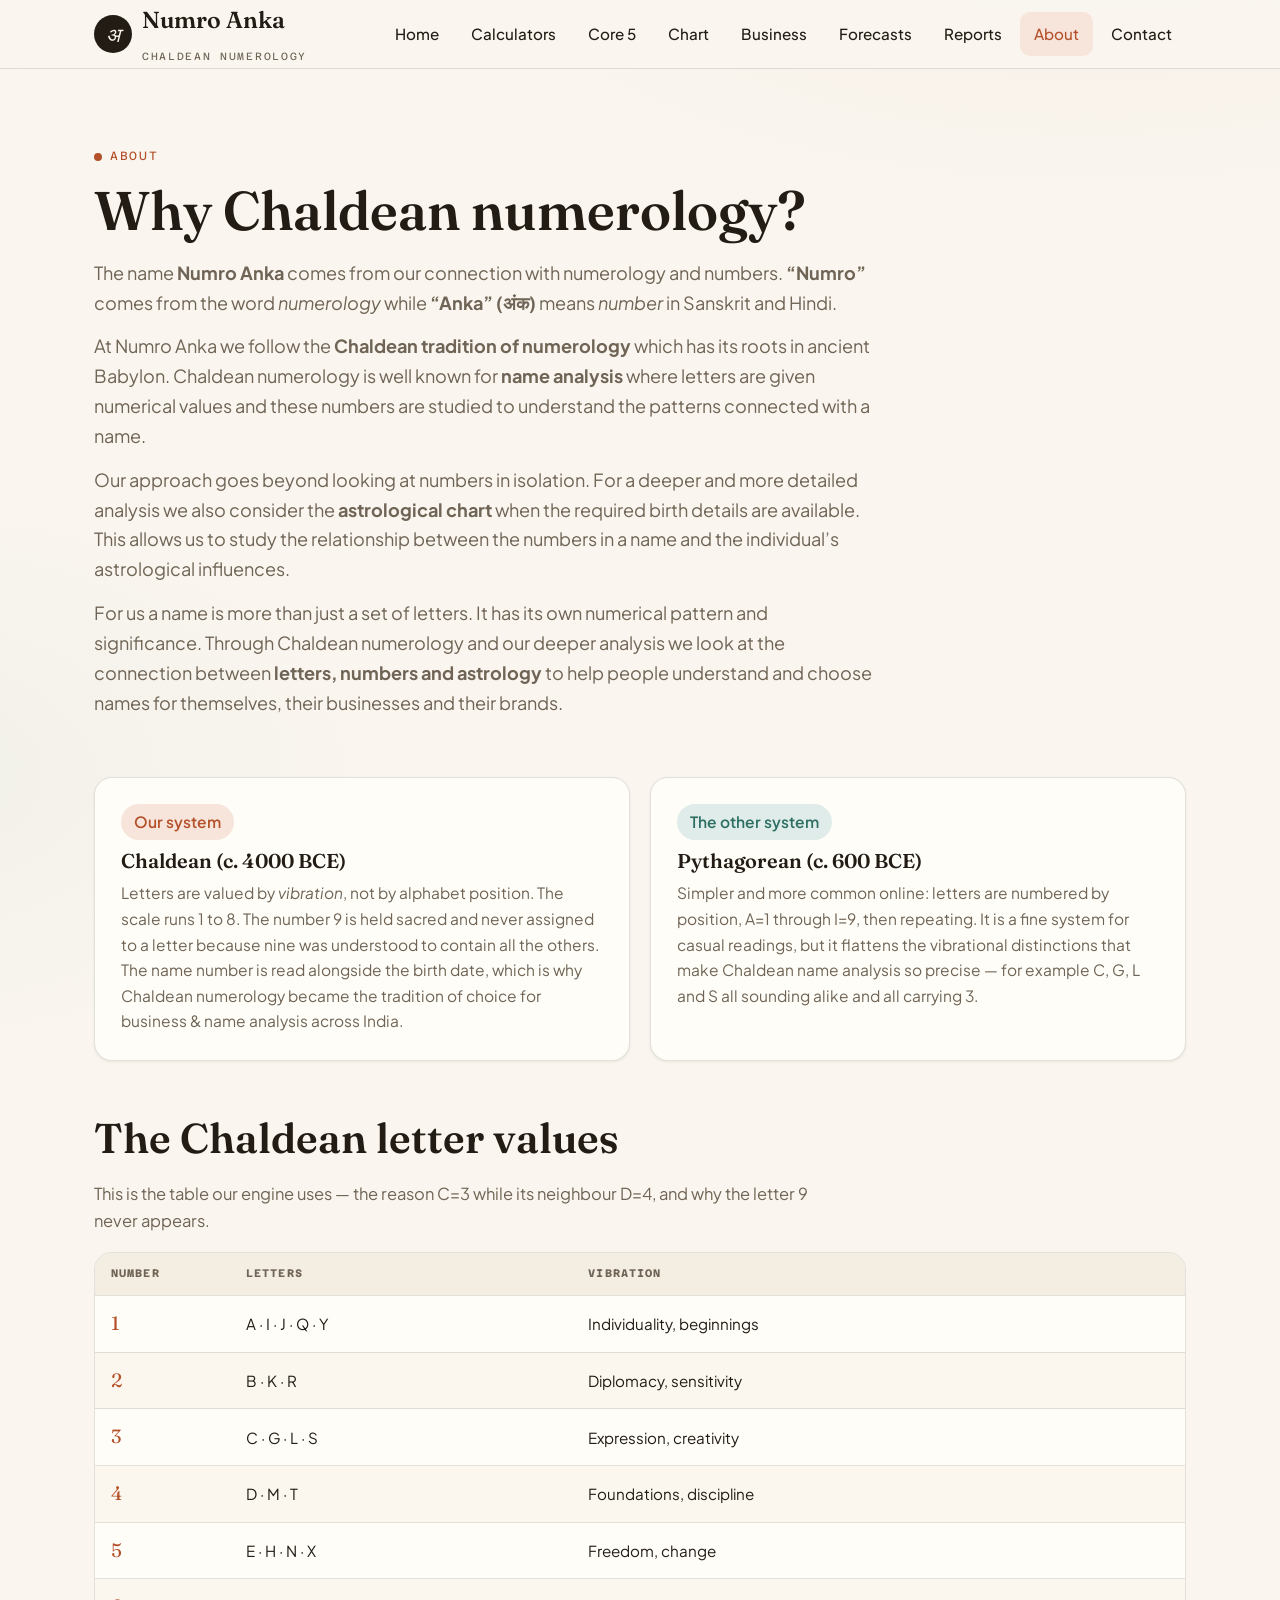
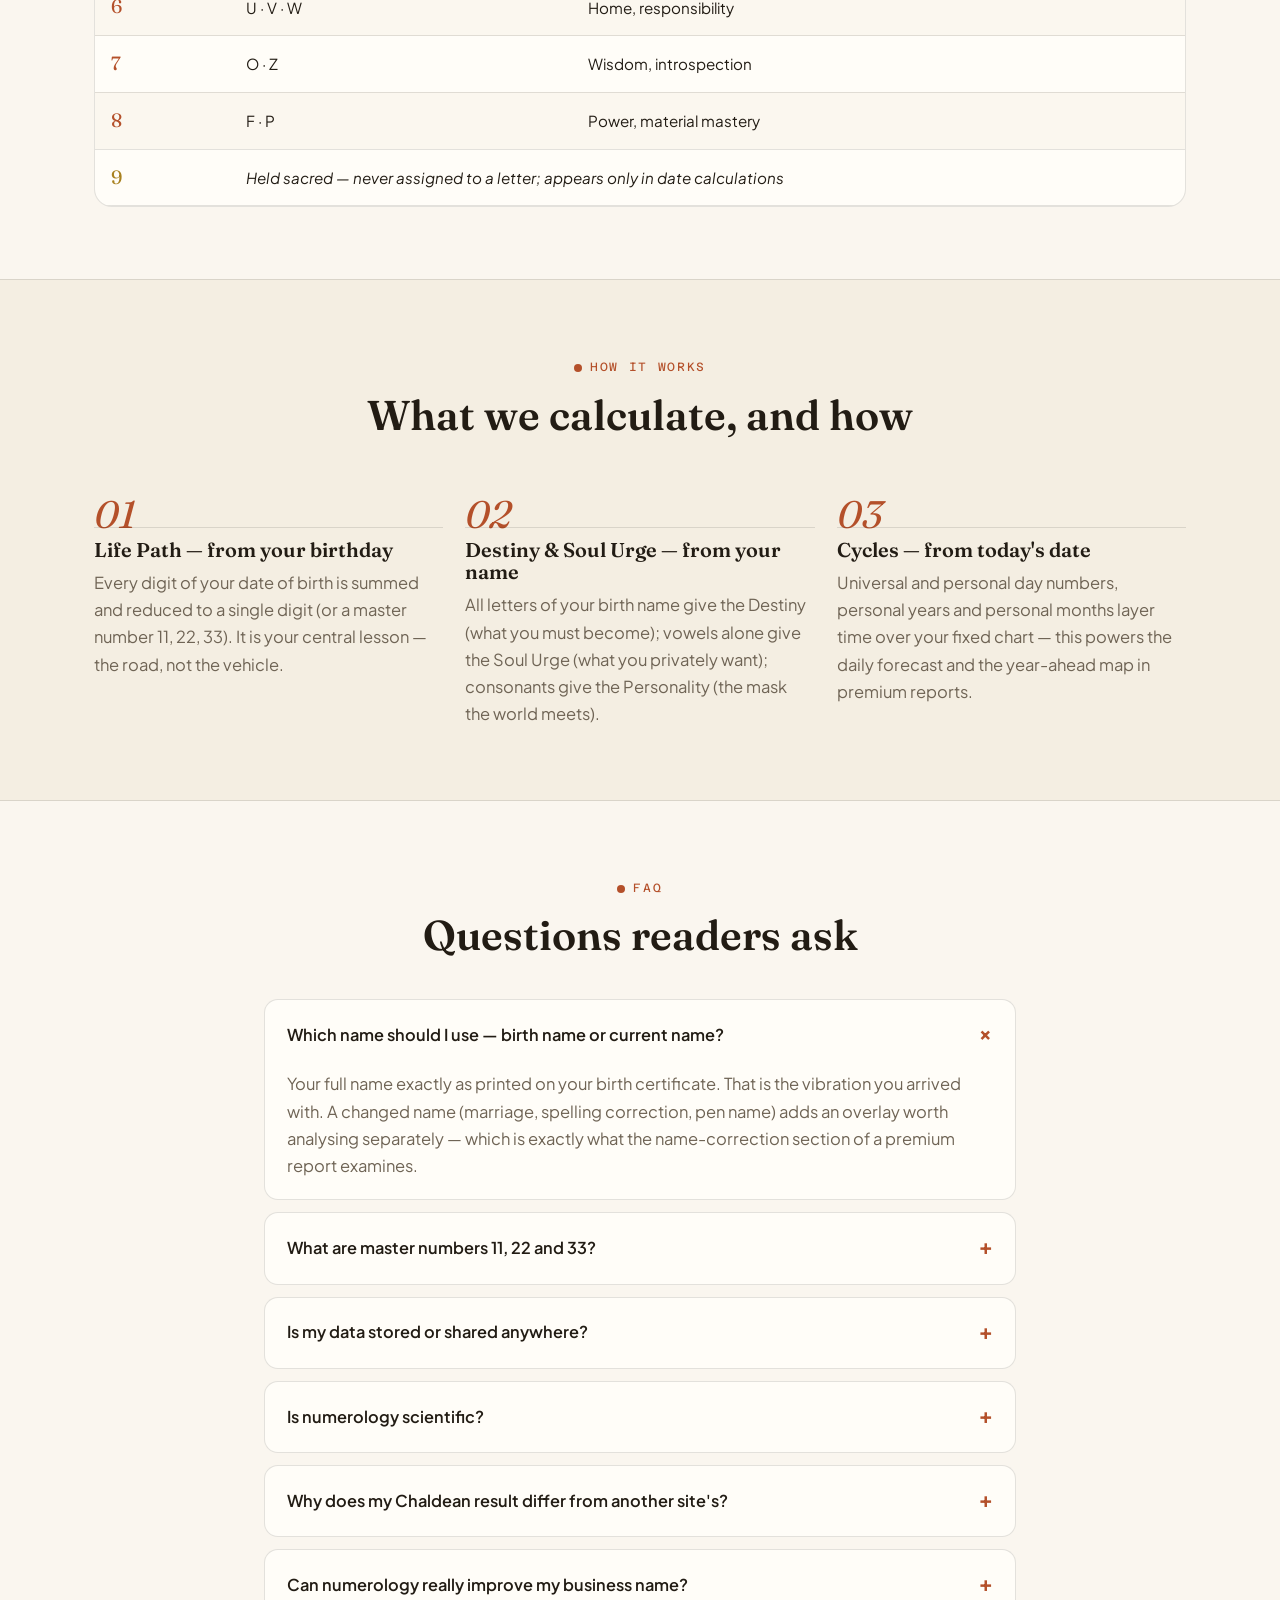
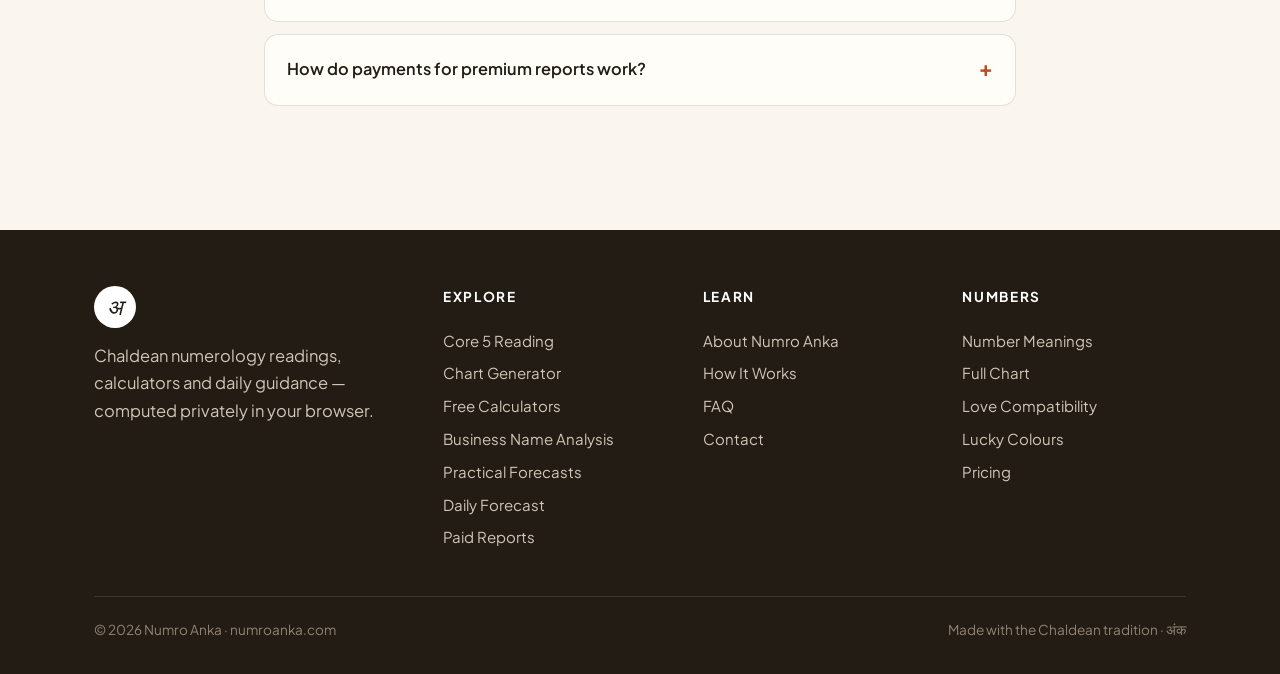
==== about.html @ 300bfe99 "about.html: reword Chaldean (c. 4000 BCE) card text" ====
<!DOCTYPE html>
<html lang="en">
<head>
<meta charset="UTF-8">
<meta name="viewport" content="width=device-width, initial-scale=1.0">
<title>About & FAQ — Numro Anka</title>
<meta name="description" content="About the Chaldean numerology system, how Numro Anka's calculators work, and answers to common questions.">
<link rel="preconnect" href="https://fonts.googleapis.com">
<link href="https://fonts.googleapis.com/css2?family=Fraunces:ital,opsz,wght@0,9..144,400;0,9..144,600;1,9..144,400&family=Plus+Jakarta+Sans:wght@400;500;600;700&family=Azeret+Mono:wght@400;500&display=swap" rel="stylesheet">
<link rel="stylesheet" href="style.css">
</head>
<body>

<header class="site-nav">
  <div class="wrap nav-row">
    <a class="brand" href="index.html"><span class="logo">अ</span><span><span class="name">Numro Anka</span><br><span class="tag">Chaldean Numerology</span></span></a>
    <nav class="main" id="main-nav"></nav>
    <button class="nav-burger" id="nav-burger" aria-label="Menu">☰</button>
  </div>
</header>

<section class="page-hero">
  <div class="wrap">
    <span class="section-label">About</span>
    <h1>Why Chaldean numerology?</h1>
    <p class="sub">The name <strong>Numro Anka</strong> comes from our connection with numerology and numbers. <strong>“Numro”</strong> comes from the word <em>numerology</em> while <strong>“Anka” (अंक)</strong> means <em>number</em> in Sanskrit and Hindi.</p>
    <p style="color:var(--text-dim);font-size:1.13rem;max-width:60ch;margin-top:14px">At Numro Anka we follow the <strong>Chaldean tradition of numerology</strong> which has its roots in ancient Babylon. Chaldean numerology is well known for <strong>name analysis</strong> where letters are given numerical values and these numbers are studied to understand the patterns connected with a name.</p>
    <p style="color:var(--text-dim);font-size:1.13rem;max-width:60ch;margin-top:14px">Our approach goes beyond looking at numbers in isolation. For a deeper and more detailed analysis we also consider the <strong>astrological chart</strong> when the required birth details are available. This allows us to study the relationship between the numbers in a name and the individual’s astrological influences.</p>
    <p style="color:var(--text-dim);font-size:1.13rem;max-width:60ch;margin-top:14px">For us a name is more than just a set of letters. It has its own numerical pattern and significance. Through Chaldean numerology and our deeper analysis we look at the connection between <strong>letters, numbers and astrology</strong> to help people understand and choose names for themselves, their businesses and their brands.</p>
  </div>
</section>

<!-- CHALDEAN VS PYTHAGOREAN -->
<section id="chaldean" style="padding-top:20px">
  <div class="wrap">
    <div class="grid grid-2">
      <div class="card">
        <p class="pill warm">Our system</p>
        <h3 style="margin-top:10px">Chaldean (c. 4000 BCE)</h3>
        <p>Letters are valued by <em>vibration</em>, not by alphabet position. The scale runs 1 to 8. The number 9 is held sacred and never assigned to a letter because nine was understood to contain all the others. The name number is read alongside the birth date, which is why Chaldean numerology became the tradition of choice for business & name analysis across India.</p>
      </div>
      <div class="card">
        <p class="pill cool">The other system</p>
        <h3 style="margin-top:10px">Pythagorean (c. 600 BCE)</h3>
        <p>Simpler and more common online: letters are numbered by position, A=1 through I=9, then repeating. It is a fine system for casual readings, but it flattens the vibrational distinctions that make Chaldean name analysis so precise — for example C, G, L and S all sounding alike and all carrying 3.</p>
      </div>
    </div>

    <h2 style="margin-top:54px">The Chaldean letter values</h2>
    <p style="color:var(--text-dim);max-width:60ch;margin-bottom:18px">This is the table our engine uses — the reason C=3 while its neighbour D=4, and why the letter 9 never appears.</p>
    <div class="table-wrap">
      <table class="nice">
        <thead><tr><th>Number</th><th>Letters</th><th>Vibration</th></tr></thead>
        <tbody>
          <tr><td class="num">1</td><td>A · I · J · Q · Y</td><td>Individuality, beginnings</td></tr>
          <tr><td class="num">2</td><td>B · K · R</td><td>Diplomacy, sensitivity</td></tr>
          <tr><td class="num">3</td><td>C · G · L · S</td><td>Expression, creativity</td></tr>
          <tr><td class="num">4</td><td>D · M · T</td><td>Foundations, discipline</td></tr>
          <tr><td class="num">5</td><td>E · H · N · X</td><td>Freedom, change</td></tr>
          <tr><td class="num">6</td><td>U · V · W</td><td>Home, responsibility</td></tr>
          <tr><td class="num">7</td><td>O · Z</td><td>Wisdom, introspection</td></tr>
          <tr><td class="num">8</td><td>F · P</td><td>Power, material mastery</td></tr>
          <tr><td class="num" style="color:var(--gold)">9</td><td colspan="2"><em>Held sacred — never assigned to a letter; appears only in date calculations</em></td></tr>
        </tbody>
      </table>
    </div>
  </div>
</section>

<!-- HOW IT WORKS -->
<section id="how" style="background:var(--surface-2);border-top:1px solid var(--border);border-bottom:1px solid var(--border)">
  <div class="wrap">
    <div class="center" style="margin-bottom:44px">
      <span class="section-label">How it works</span>
      <h2>What we calculate, and how</h2>
    </div>
    <div class="steps">
      <div class="step">
        <h3>Life Path — from your birthday</h3>
        <p style="color:var(--text-dim)">Every digit of your date of birth is summed and reduced to a single digit (or a master number 11, 22, 33). It is your central lesson — the road, not the vehicle.</p>
      </div>
      <div class="step">
        <h3>Destiny & Soul Urge — from your name</h3>
        <p style="color:var(--text-dim)">All letters of your birth name give the Destiny (what you must become); vowels alone give the Soul Urge (what you privately want); consonants give the Personality (the mask the world meets).</p>
      </div>
      <div class="step">
        <h3>Cycles — from today's date</h3>
        <p style="color:var(--text-dim)">Universal and personal day numbers, personal years and personal months layer time over your fixed chart — this powers the daily forecast and the year-ahead map in premium reports.</p>
      </div>
    </div>
  </div>
</section>

<!-- FAQ -->
<section id="faq">
  <div class="wrap" style="max-width:800px">
    <div class="center" style="margin-bottom:40px">
      <span class="section-label">FAQ</span>
      <h2>Questions readers ask</h2>
    </div>

    <details class="faq" open>
      <summary>Which name should I use — birth name or current name?</summary>
      <p class="ans">Your full name exactly as printed on your birth certificate. That is the vibration you arrived with. A changed name (marriage, spelling correction, pen name) adds an overlay worth analysing separately — which is exactly what the name-correction section of a premium report examines.</p>
    </details>
    <details class="faq">
      <summary>What are master numbers 11, 22 and 33?</summary>
      <p class="ans">When a reduction lands on 11, 22 or 33, tradition holds that the number should not be reduced further. These are "master" vibrations — higher-octave versions of 2, 4 and 6 — carrying greater potential and, honestly, greater nervous strain. Our calculator preserves them automatically.</p>
    </details>
    <details class="faq">
      <summary>Is my data stored or shared anywhere?</summary>
      <p class="ans">No. Every calculation on Numro Anka runs entirely in your browser. Nothing you type is uploaded, logged or sold — you can verify this yourself: the site works even with your internet disconnected after loading.</p>
    </details>
    <details class="faq">
      <summary>Is numerology scientific?</summary>
      <p class="ans">No — and we will never pretend otherwise. Numerology is a symbolic tradition, thousands of years old, used for reflection, self-understanding and fun. Treat it the way you treat astrology or tarot: a mirror for thinking about your life, not a substitute for medical, financial or psychological advice.</p>
    </details>
    <details class="faq">
      <summary>Why does my Chaldean result differ from another site's?</summary>
      <p class="ans">Most websites default to the Pythagorean system, where letters are valued by alphabet position. Numro Anka uses the older Chaldean values (A=1, B=2, C=3, D=4, E=5, F=8…). Both are legitimate traditions — but they will often give different numbers for the same name.</p>
    </details>
    <details class="faq">
      <summary>Can numerology really improve my business name?</summary>
      <p class="ans">That is the tradition's claim, not a scientific finding. What we can say: for a century, Indian businesses from film studios to conglomerates have chosen names on Chaldean vibrations — typically aiming for the money numbers 6, 9 or the powerhouse 8. Whether it works or works through confidence is yours to decide. If it interests you, our free calculator accepts any name you care to test.</p>
    </details>
    <details class="faq">
      <summary>How do payments for premium reports work?</summary>
      <p class="ans">Checkout is designed for UPI, cards and netbanking through a standard payment gateway. On this demonstration build, checkout runs in demo mode and unlocks a preview of the report instantly without charging anything. See the payment-hook note on the Reports page for connecting a live gateway.</p>
    </details>
  </div>
</section>

<footer class="site-footer" id="site-footer"></footer>
<script src="numerology.js"></script>
</body>
</html>
---- style.css ----
/* ============================================================
   NUMRO ANKA — Chaldean Numerology
   Design system: warm cream paper, ink text, terracotta + teal
   ============================================================ */
:root {
  --bg: #faf6ef;
  --surface: #fffdf8;
  --surface-2: #f4eee2;
  --border: rgba(31, 27, 22, 0.12);
  --text: #221c14;
  --text-dim: #6f6455;
  --accent: #b4502a;        /* terracotta */
  --accent-dim: #f7e5dc;
  --teal: #2c6e63;          /* deep teal */
  --teal-dim: #e0ece9;
  --gold: #a8811f;          /* ochre gold */
  --gold-dim: #f5ecd2;
  --danger: #a03030;
  --radius: 18px;
  --font-display: "Fraunces", Georgia, serif;
  --font-body: "Plus Jakarta Sans", "Segoe UI", sans-serif;
  --font-mono: "Azeret Mono", "Courier New", monospace;
  --shadow-sm: 0 1px 3px rgba(34, 28, 20, 0.07);
  --shadow-md: 0 8px 28px rgba(34, 28, 20, 0.10);
  --shadow-lg: 0 18px 50px rgba(34, 28, 20, 0.14);
}
* { margin: 0; padding: 0; box-sizing: border-box; }
html { scroll-behavior: smooth; }
body {
  font-family: var(--font-body);
  background: var(--bg);
  color: var(--text);
  line-height: 1.65;
  font-size: 16.5px;
  background-image:
    radial-gradient(1100px 500px at 85% -100px, rgba(176, 80, 42, 0.06), transparent 60%),
    radial-gradient(900px 500px at -10% 20%, rgba(44, 110, 99, 0.05), transparent 55%);
  background-repeat: no-repeat;
}
img { max-width: 100%; }
a { color: var(--accent); text-decoration: none; }
a:hover { text-decoration: underline; }
::selection { background: var(--accent-dim); }

/* ---------- Layout ---------- */
.wrap { max-width: 1140px; margin: 0 auto; padding: 0 24px; }
section { padding: 72px 0; }
.section-label {
  display: inline-flex; align-items: center; gap: 8px;
  font-family: var(--font-mono); font-size: 12px; letter-spacing: 0.14em;
  text-transform: uppercase; color: var(--accent); margin-bottom: 14px;
}
.section-label::before { content: ""; width: 8px; height: 8px; border-radius: 50%; background: var(--accent); }
h1, h2, h3 { font-family: var(--font-display); font-weight: 600; line-height: 1.12; }
h1 { font-size: clamp(2.5rem, 6vw, 4.2rem); }
h2 { font-size: clamp(1.8rem, 3.4vw, 2.6rem); margin-bottom: 18px; }
h3 { font-size: 1.25rem; }
.lead { font-size: 1.15rem; color: var(--text-dim); max-width: 56ch; }
.center { text-align: center; }
.center .lead { margin: 0 auto; }

/* ---------- Nav ---------- */
header.site-nav {
  position: sticky; top: 0; z-index: 60;
  background: rgba(250, 246, 239, 0.88); backdrop-filter: blur(10px);
  border-bottom: 1px solid var(--border);
}
.nav-row { display: flex; align-items: center; justify-content: space-between; height: 68px; }
.brand { display: flex; align-items: baseline; gap: 10px; text-decoration: none !important; }
.brand .logo {
  width: 38px; height: 38px; border-radius: 50%; align-self: center;
  background: var(--text); color: var(--bg);
  display: grid; place-items: center;
  font-family: var(--font-display); font-size: 20px; font-style: italic;
}
.brand .name { font-family: var(--font-display); font-size: 1.45rem; color: var(--text); font-weight: 600; }
.brand .tag { font-family: var(--font-mono); font-size: 10.5px; letter-spacing: 0.16em; color: var(--text-dim); text-transform: uppercase; }
nav.main { display: flex; gap: 4px; align-items: center; }
nav.main a {
  color: var(--text); padding: 9px 14px; border-radius: 10px; font-size: 0.95rem; font-weight: 500;
}
nav.main a:hover { background: var(--surface-2); text-decoration: none; }
nav.main a.active { background: var(--accent-dim); color: var(--accent); }
.nav-cta { display: inline-flex; align-items: center; gap: 8px; }
.nav-burger { display: none; background: none; border: 1px solid var(--border); border-radius: 10px; padding: 8px 12px; font-size: 1.1rem; cursor: pointer; color: var(--text); }

/* ---------- Buttons ---------- */
.btn {
  display: inline-flex; align-items: center; justify-content: center; gap: 8px;
  padding: 13px 26px; border-radius: 999px; font-weight: 600; font-size: 0.98rem;
  border: 1.5px solid transparent; cursor: pointer; transition: all .18s ease; font-family: var(--font-body);
}
.btn-primary { background: var(--accent); color: #fff; }
.btn-primary:hover { background: #96401f; transform: translateY(-1px); box-shadow: var(--shadow-md); }
.btn-dark { background: var(--text); color: var(--bg); }
.btn-dark:hover { background: #000; transform: translateY(-1px); }
.btn-ghost { border-color: var(--border); color: var(--text); background: var(--surface); }
.btn-ghost:hover { border-color: var(--text); }
.btn-teal { background: var(--teal); color: #fff; }
.btn-teal:hover { background: #225747; }
.btn-sm { padding: 8px 18px; font-size: 0.88rem; }

/* ---------- Cards ---------- */
.card {
  background: var(--surface); border: 1px solid var(--border);
  border-radius: var(--radius); padding: 26px; box-shadow: var(--shadow-sm);
}
.grid { display: grid; gap: 20px; }
.grid-2 { grid-template-columns: repeat(2, 1fr); }
.grid-3 { grid-template-columns: repeat(3, 1fr); }
.grid-4 { grid-template-columns: repeat(4, 1fr); }
.card h3 { margin-bottom: 8px; }
.card p { color: var(--text-dim); font-size: 0.97rem; }
.card .num-badge {
  width: 46px; height: 46px; border-radius: 14px; display: grid; place-items: center;
  font-family: var(--font-display); font-size: 1.3rem; margin-bottom: 16px;
  background: var(--accent-dim); color: var(--accent);
}
.card.t .num-badge { background: var(--teal-dim); color: var(--teal); }
.card.g .num-badge { background: var(--gold-dim); color: var(--gold); }

/* ---------- Hero ---------- */
.hero { padding: 96px 0 84px; }
.hero-grid { display: grid; grid-template-columns: 1.15fr 0.85fr; gap: 56px; align-items: center; }
.hero .kicker {
  font-family: var(--font-mono); font-size: 12px; letter-spacing: 0.16em; text-transform: uppercase;
  color: var(--teal); margin-bottom: 18px; display: inline-block;
  border: 1px solid var(--border); border-radius: 999px; padding: 7px 14px; background: var(--surface);
}
.hero h1 em { font-style: italic; color: var(--accent); }
.hero .sub { margin: 22px 0 32px; font-size: 1.18rem; color: var(--text-dim); max-width: 50ch; }
.hero-cta { display: flex; gap: 14px; flex-wrap: wrap; }
.hero-note { margin-top: 22px; font-size: 0.86rem; color: var(--text-dim); font-family: var(--font-mono); }

/* ---------- Number medallion ---------- */
.medallion {
  display: grid; place-items: center; aspect-ratio: 1; border-radius: 50%;
  background:
    radial-gradient(circle at 30% 25%, rgba(255,255,255,0.65), transparent 55%),
    linear-gradient(150deg, var(--accent) 0%, #8a3a1d 100%);
  color: #fff; box-shadow: var(--shadow-lg); position: relative;
}
.medallion::before, .medallion::after {
  content: ""; position: absolute; border-radius: 50%; border: 1px solid rgba(176, 80, 42, 0.35);
}
.medallion::before { inset: 10px; border-style: dashed; }
.medallion::after { inset: 22px; border-color: rgba(255,255,255,0.28); }
.medallion .big { font-family: var(--font-display); font-size: clamp(4rem, 10vw, 7rem); line-height: 1; z-index: 1; }
.medallion .cap { position: absolute; bottom: 14%; font-family: var(--font-mono); font-size: 11px; letter-spacing: 0.2em; text-transform: uppercase; opacity: 0.85; z-index: 1; }
.orbit { position: relative; display: grid; place-items: center; }
.orbit .sat {
  position: absolute; width: 54px; height: 54px; border-radius: 50%; display: grid; place-items: center;
  background: var(--surface); border: 1px solid var(--border); box-shadow: var(--shadow-sm);
  font-family: var(--font-display); font-size: 1.25rem; color: var(--teal);
}
.orbit .sat.s1 { top: -6px; left: 50%; transform: translateX(-50%); }
.orbit .sat.s2 { bottom: 8%; left: -8px; }
.orbit .sat.s3 { bottom: 8%; right: -8px; }
.orbit-wrap { width: min(380px, 82vw); margin: 0 auto; }

/* ---------- Forms ---------- */
.form-card { background: var(--surface); border: 1px solid var(--border); border-radius: 22px; padding: 34px; box-shadow: var(--shadow-lg); }
.field { margin-bottom: 18px; }
.field label { display: block; font-size: 0.85rem; font-weight: 600; letter-spacing: 0.03em; margin-bottom: 7px; color: var(--text); }
.field input, .field select, .field textarea {
  width: 100%; padding: 13px 16px; border: 1.5px solid var(--border); border-radius: 12px;
  font-family: var(--font-body); font-size: 1rem; background: #fff; color: var(--text); transition: border .15s;
}
.field input:focus, .field select:focus, .field textarea:focus { outline: none; border-color: var(--accent); }
.field .hint { font-size: 0.78rem; color: var(--text-dim); margin-top: 5px; }
.form-error { display: none; color: var(--danger); font-size: 0.85rem; margin-top: 10px; }

/* ---------- Results ---------- */
.result-hero { display: grid; grid-template-columns: auto 1fr; gap: 28px; align-items: center; }
.result-hero .medallion { width: 150px; }
.stat-row { display: grid; grid-template-columns: repeat(5, 1fr); gap: 12px; margin: 26px 0; }
.stat {
  background: var(--surface); border: 1px solid var(--border); border-radius: 14px;
  padding: 16px 10px; text-align: center;
}
.stat .v { font-family: var(--font-display); font-size: 2rem; color: var(--accent); line-height: 1.1; }
.stat .k { font-family: var(--font-mono); font-size: 10px; letter-spacing: 0.1em; text-transform: uppercase; color: var(--text-dim); margin-top: 4px; }
.pill { display: inline-block; padding: 5px 13px; border-radius: 999px; font-size: 0.8rem; font-weight: 600; }
.pill.warm { background: var(--accent-dim); color: var(--accent); }
.pill.cool { background: var(--teal-dim); color: var(--teal); }
.pill.sunny { background: var(--gold-dim); color: var(--gold); }
.pill.hot { background: var(--accent); color: #fff; letter-spacing: .02em; }

/* ---- India top-search strip ---- */
.top-search { margin-top: 20px; padding-top: 18px; border-top: 1px dashed var(--border); font-size: .92rem; }
.top-search strong { color: var(--text); font-weight: 700; }
.top-search a { color: var(--accent); font-weight: 600; white-space: nowrap; }
.top-search a:hover { text-decoration: underline; }
.swatch { display: inline-block; width: 13px; height: 13px; border-radius: 50%; border: 1px solid var(--border); vertical-align: -2px; margin-right: 6px; }

/* ---------- Tables ---------- */
.table-wrap { overflow-x: auto; border: 1px solid var(--border); border-radius: var(--radius); background: var(--surface); }
table.nice { border-collapse: collapse; width: 100%; font-size: 0.95rem; }
table.nice th, table.nice td { padding: 12px 16px; text-align: left; border-bottom: 1px solid var(--border); }
table.nice thead th { font-family: var(--font-mono); font-size: 11px; letter-spacing: 0.1em; text-transform: uppercase; color: var(--text-dim); background: var(--surface-2); position: sticky; top: 0; }
table.nice tbody tr:nth-child(even) { background: rgba(244, 238, 226, 0.4); }
table.nice tbody tr:hover { background: var(--accent-dim); }
table.nice td.num { font-family: var(--font-display); font-size: 1.2rem; color: var(--accent); }

/* ---------- Steps ---------- */
.steps { counter-reset: step; display: grid; grid-template-columns: repeat(3, 1fr); gap: 22px; }
.step { position: relative; padding-top: 56px; }
.step::before {
  counter-increment: step; content: counter(step, decimal-leading-zero);
  position: absolute; top: 0; left: 0;
  font-family: var(--font-display); font-size: 2.4rem; color: var(--accent); font-style: italic;
}
.step::after { content: ""; position: absolute; top: 44px; left: 0; right: 0; height: 1px; background: var(--border); }
.step h3 { margin-bottom: 8px; }

/* ---------- FAQ ---------- */
details.faq { border: 1px solid var(--border); border-radius: 14px; background: var(--surface); padding: 0 22px; margin-bottom: 12px; }
details.faq summary {
  cursor: pointer; list-style: none; padding: 18px 0; font-weight: 600; font-size: 1.02rem;
  display: flex; justify-content: space-between; align-items: center; gap: 16px;
}
details.faq summary::-webkit-details-marker { display: none; }
details.faq summary::after { content: "+"; font-family: var(--font-mono); font-size: 1.3rem; color: var(--accent); transition: transform .2s; }
details.faq[open] summary::after { transform: rotate(45deg); }
details.faq .ans { padding: 0 0 20px; color: var(--text-dim); }

/* ---------- Pricing ---------- */
.price-card { position: relative; display: flex; flex-direction: column; }
.price-card .price { font-family: var(--font-display); font-size: 2.7rem; margin: 8px 0 4px; }
.price-card .price small { font-size: 1rem; color: var(--text-dim); font-family: var(--font-body); }
.price-card .per { font-family: var(--font-mono); font-size: 11px; text-transform: uppercase; letter-spacing: 0.1em; color: var(--text-dim); }
.price-card ul { list-style: none; margin: 20px 0 26px; flex-grow: 1; }
.price-card ul li { padding: 8px 0; border-bottom: 1px dashed var(--border); font-size: 0.95rem; display: flex; gap: 10px; align-items: baseline; }
.price-card ul li::before { content: "✓"; color: var(--teal); font-weight: 700; }
.price-card.featured { border: 2px solid var(--accent); box-shadow: var(--shadow-lg); }
.price-card .flag {
  position: absolute; top: -13px; left: 24px; background: var(--accent); color: #fff;
  font-size: 0.72rem; font-weight: 700; letter-spacing: 0.08em; text-transform: uppercase;
  padding: 4px 12px; border-radius: 999px;
}

/* ---------- Modal ---------- */
.modal-back { display: none; position: fixed; inset: 0; background: rgba(24, 19, 13, 0.55); z-index: 100; align-items: center; justify-content: center; padding: 20px; }
.modal-back.open { display: flex; }
.modal { background: var(--surface); border-radius: 22px; max-width: 520px; width: 100%; padding: 36px; box-shadow: var(--shadow-lg); max-height: 90vh; overflow-y: auto; position: relative; }
.modal .close { position: absolute; top: 16px; right: 18px; background: none; border: none; font-size: 1.5rem; cursor: pointer; color: var(--text-dim); }
.pay-methods { display: grid; grid-template-columns: repeat(3, 1fr); gap: 10px; margin: 18px 0; }
.pay-methods label { cursor: pointer; }
.pay-methods input { display: none; }
.pay-methods .opt { border: 1.5px solid var(--border); border-radius: 12px; padding: 12px 8px; text-align: center; font-size: 0.82rem; font-weight: 600; transition: all .15s; }
.pay-methods input:checked + .opt { border-color: var(--accent); background: var(--accent-dim); color: var(--accent); }
.demo-note { background: var(--gold-dim); border: 1px solid rgba(168, 129, 31, 0.3); border-radius: 12px; padding: 12px 16px; font-size: 0.82rem; color: #7a5c10; margin-top: 16px; }

/* ---------- Footer ---------- */
footer.site-footer { background: var(--text); color: #cfc6b8; margin-top: 40px; padding: 56px 0 32px; }
.footer-grid { display: grid; grid-template-columns: 1.4fr 1fr 1fr 1fr; gap: 36px; }
footer h4 { color: #fff; font-family: var(--font-body); font-size: 0.85rem; letter-spacing: 0.12em; text-transform: uppercase; margin-bottom: 16px; }
footer a { color: #cfc6b8; display: block; padding: 4px 0; font-size: 0.94rem; }
footer a:hover { color: #fff; }
.footer-bottom { border-top: 1px solid rgba(255,255,255,0.12); margin-top: 42px; padding-top: 22px; display: flex; justify-content: space-between; gap: 16px; flex-wrap: wrap; font-size: 0.85rem; color: #8f8474; }
.footer-brand .logo { width: 42px; height: 42px; border-radius: 50%; background: #fff; color: var(--text); display: grid; place-items: center; font-family: var(--font-display); font-style: italic; font-size: 22px; margin-bottom: 14px; }

/* ---------- Page hero (inner pages) ---------- */
.page-hero { padding: 72px 0 40px; }
.page-hero h1 { font-size: clamp(2.2rem, 4.5vw, 3.4rem); }
.page-hero .sub { color: var(--text-dim); font-size: 1.13rem; max-width: 60ch; margin-top: 16px; }

/* ---------- Compatibility ---------- */
.versus { display: grid; grid-template-columns: 1fr auto 1fr; gap: 22px; align-items: stretch; margin: 30px 0; }
.versus .side { text-align: center; padding: 26px 18px; }
.versus .vs { display: grid; place-items: center; font-family: var(--font-mono); color: var(--text-dim); font-size: 0.8rem; letter-spacing: 0.2em; }
.versus .side .medallion { width: 110px; margin: 0 auto 14px; }
.score-ring { position: relative; width: 190px; height: 190px; margin: 0 auto; }
.score-ring svg { transform: rotate(-90deg); }
.score-ring .val { position: absolute; inset: 0; display: grid; place-items: center; flex-direction: column; }
.score-ring .val .n { font-family: var(--font-display); font-size: 3rem; color: var(--accent); line-height: 1; }
.score-ring .val .l { font-family: var(--font-mono); font-size: 10px; letter-spacing: 0.14em; text-transform: uppercase; color: var(--text-dim); }

/* ---------- Daily ---------- */
.daily-grid { display: grid; grid-template-columns: 1fr 1fr; gap: 26px; align-items: start; }
.today-card { background: linear-gradient(150deg, var(--text) 0%, #3a3226 100%); color: #f0e9dd; border-radius: 22px; padding: 34px; border: none; }
.today-card .section-label { color: #e8b98f; }
.today-card .section-label::before { background: #e8b98f; }
.today-card h3 { color: #fff; font-size: 1.6rem; margin: 6px 0 2px; }
.today-card .date { font-family: var(--font-mono); font-size: 0.85rem; color: #bfb49e; }
.lucky-strip { display: grid; grid-template-columns: repeat(3, 1fr); gap: 12px; margin-top: 22px; }
.lucky-strip .cell { background: rgba(255,255,255,0.07); border: 1px solid rgba(255,255,255,0.12); border-radius: 14px; padding: 14px 10px; text-align: center; }
.lucky-strip .k { font-family: var(--font-mono); font-size: 9.5px; letter-spacing: 0.12em; text-transform: uppercase; color: #b3a78f; }
.lucky-strip .v { font-weight: 700; margin-top: 5px; font-size: 0.95rem; }

/* ---------- Misc ---------- */
.divider { height: 1px; background: var(--border); margin: 26px 0; }
.quote-card { background: var(--surface); border-left: 3px solid var(--accent); border-radius: 0 16px 16px 0; padding: 22px 26px; box-shadow: var(--shadow-sm); }
.quote-card .who { margin-top: 12px; font-family: var(--font-mono); font-size: 0.8rem; color: var(--text-dim); }
.cta-band { background: var(--text); color: var(--bg); border-radius: 26px; padding: 54px; display: grid; grid-template-columns: 1.2fr auto; gap: 30px; align-items: center; }
.cta-band h2 { color: #fff; }
.cta-band p { color: #cfc6b8; }
.fade-in { animation: fadeUp .7s ease both; }
@keyframes fadeUp { from { opacity: 0; transform: translateY(18px); } to { opacity: 1; transform: none; } }
.stagger > * { animation: fadeUp .6s ease both; }
.stagger > *:nth-child(2) { animation-delay: .08s; }
.stagger > *:nth-child(3) { animation-delay: .16s; }
.stagger > *:nth-child(4) { animation-delay: .24s; }
@media (prefers-reduced-motion: reduce) { *, *::before, *::after { animation: none !important; transition: none !important; } }

/* ---------- Responsive ---------- */
@media (max-width: 1100px) {
  /* collapse the top nav to a burger before 8 items overflow */
  nav.main {
    display: none; position: absolute; top: 68px; left: 0; right: 0;
    background: var(--surface); border-bottom: 1px solid var(--border);
    flex-direction: column; align-items: stretch; padding: 14px 20px; gap: 2px;
    box-shadow: var(--shadow-md);
  }
  nav.main.open { display: flex; }
  .nav-burger { display: block; }
}
@media (max-width: 960px) {
  .hero-grid, .daily-grid { grid-template-columns: 1fr; }
  .grid-3, .grid-4, .steps { grid-template-columns: 1fr 1fr; }
  .footer-grid { grid-template-columns: 1fr 1fr; }
  .stat-row { grid-template-columns: repeat(3, 1fr); }
  .cta-band { grid-template-columns: 1fr; padding: 38px; }
  .result-hero { grid-template-columns: 1fr; text-align: center; }
  .result-hero .medallion { margin: 0 auto; }
}
@media (max-width: 720px) {
  nav.main {
    display: none; position: absolute; top: 68px; left: 0; right: 0;
    background: var(--surface); border-bottom: 1px solid var(--border);
    flex-direction: column; align-items: stretch; padding: 14px 20px; gap: 2px;
    box-shadow: var(--shadow-md);
  }
  nav.main.open { display: flex; }
  .nav-burger { display: block; }
  .grid-2, .grid-3, .grid-4, .steps { grid-template-columns: 1fr; }
  .versus { grid-template-columns: 1fr; }
  .versus .vs { padding: 4px 0; }
  .footer-grid { grid-template-columns: 1fr; }
  section { padding: 52px 0; }
  .brand .tag { display: none; }
}

/* ---- Cross-sell next steps (rule 4) ---- */
.next-steps { margin-top: 16px; border-top: 1px dashed var(--border); padding-top: 14px; }
.next-steps h3 { font-size: .95rem; margin: 0 0 4px; }
.ns-links { display: flex; flex-wrap: wrap; gap: 8px; margin-top: 10px; }
.ns-link { display: inline-block; padding: 8px 14px; border: 1.5px solid var(--border); border-radius: 10px; font-size: .85rem; font-weight: 600; color: var(--accent); background: #fff; text-decoration: none; }
.ns-link:hover { border-color: var(--accent); }
.ns-note { font-size: .78rem; color: var(--text-dim); margin-top: 10px; }
.ns-note a { color: var(--accent); font-weight: 600; }
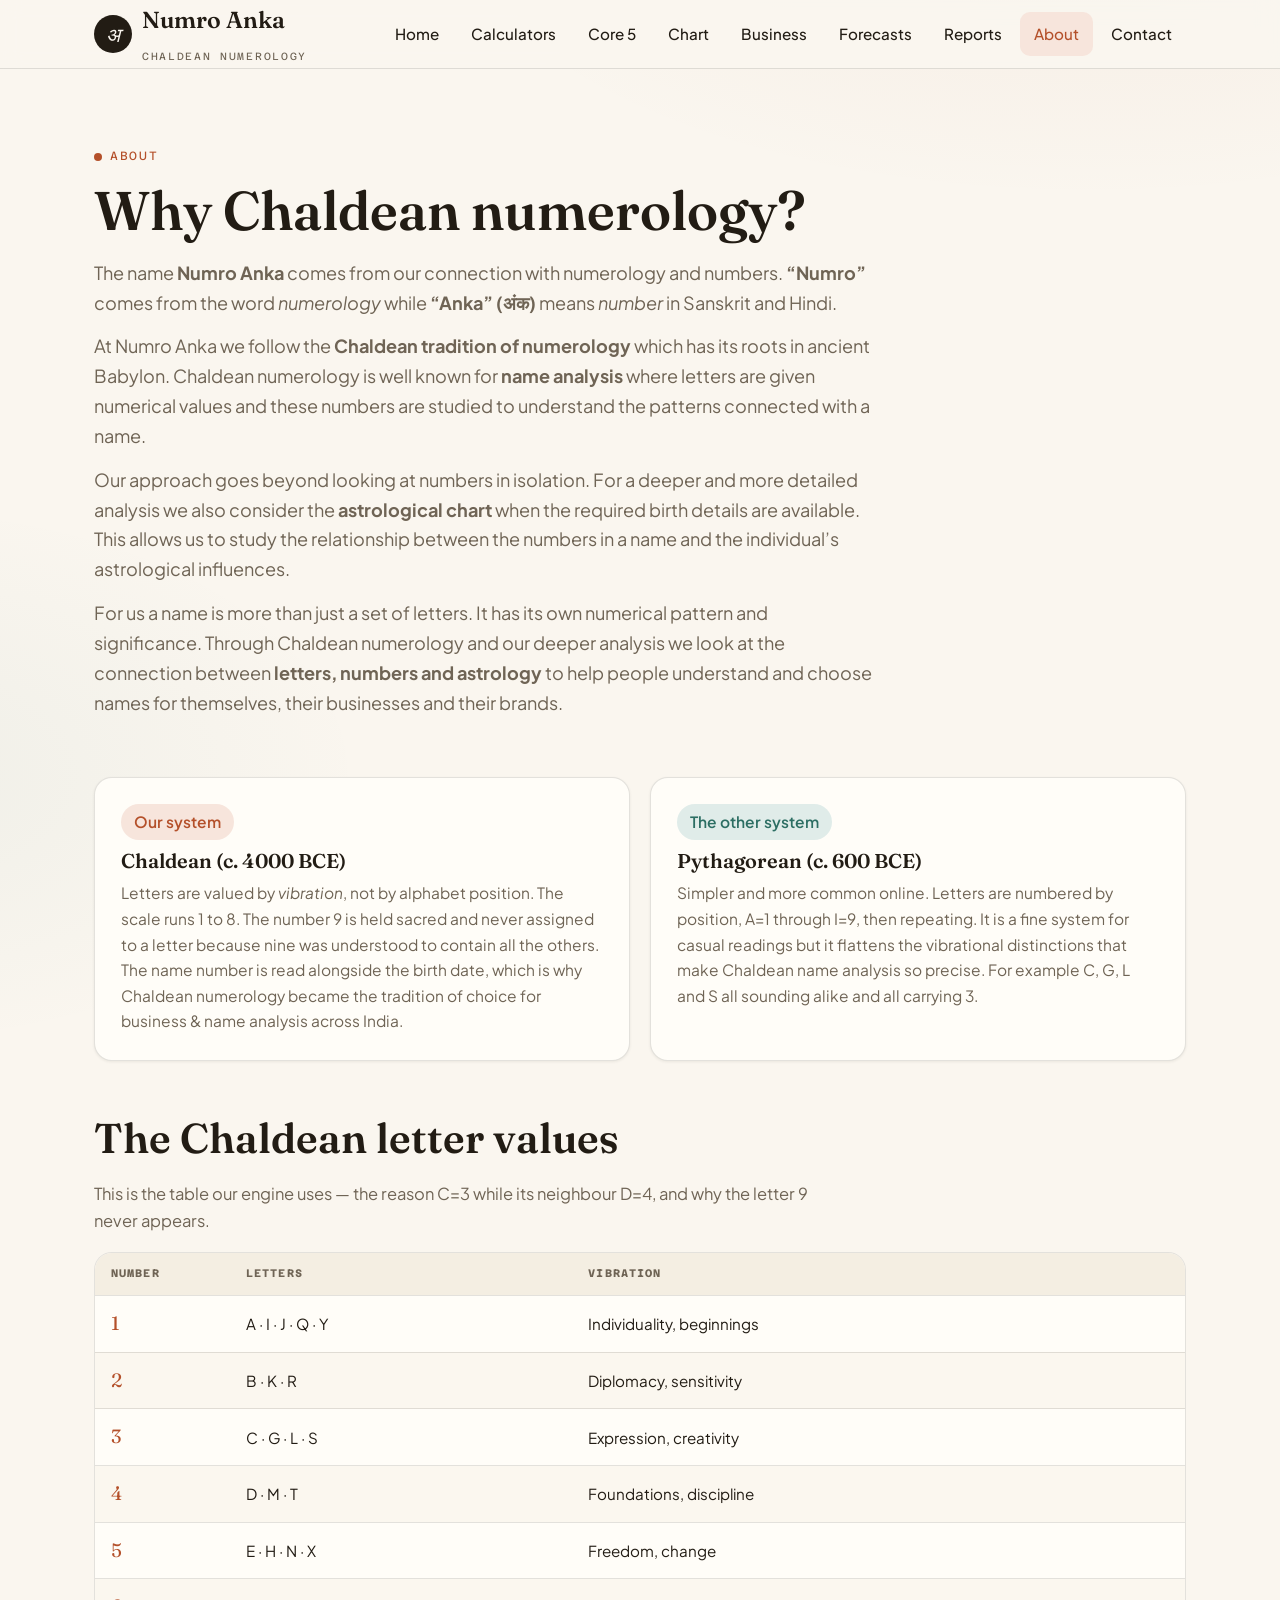
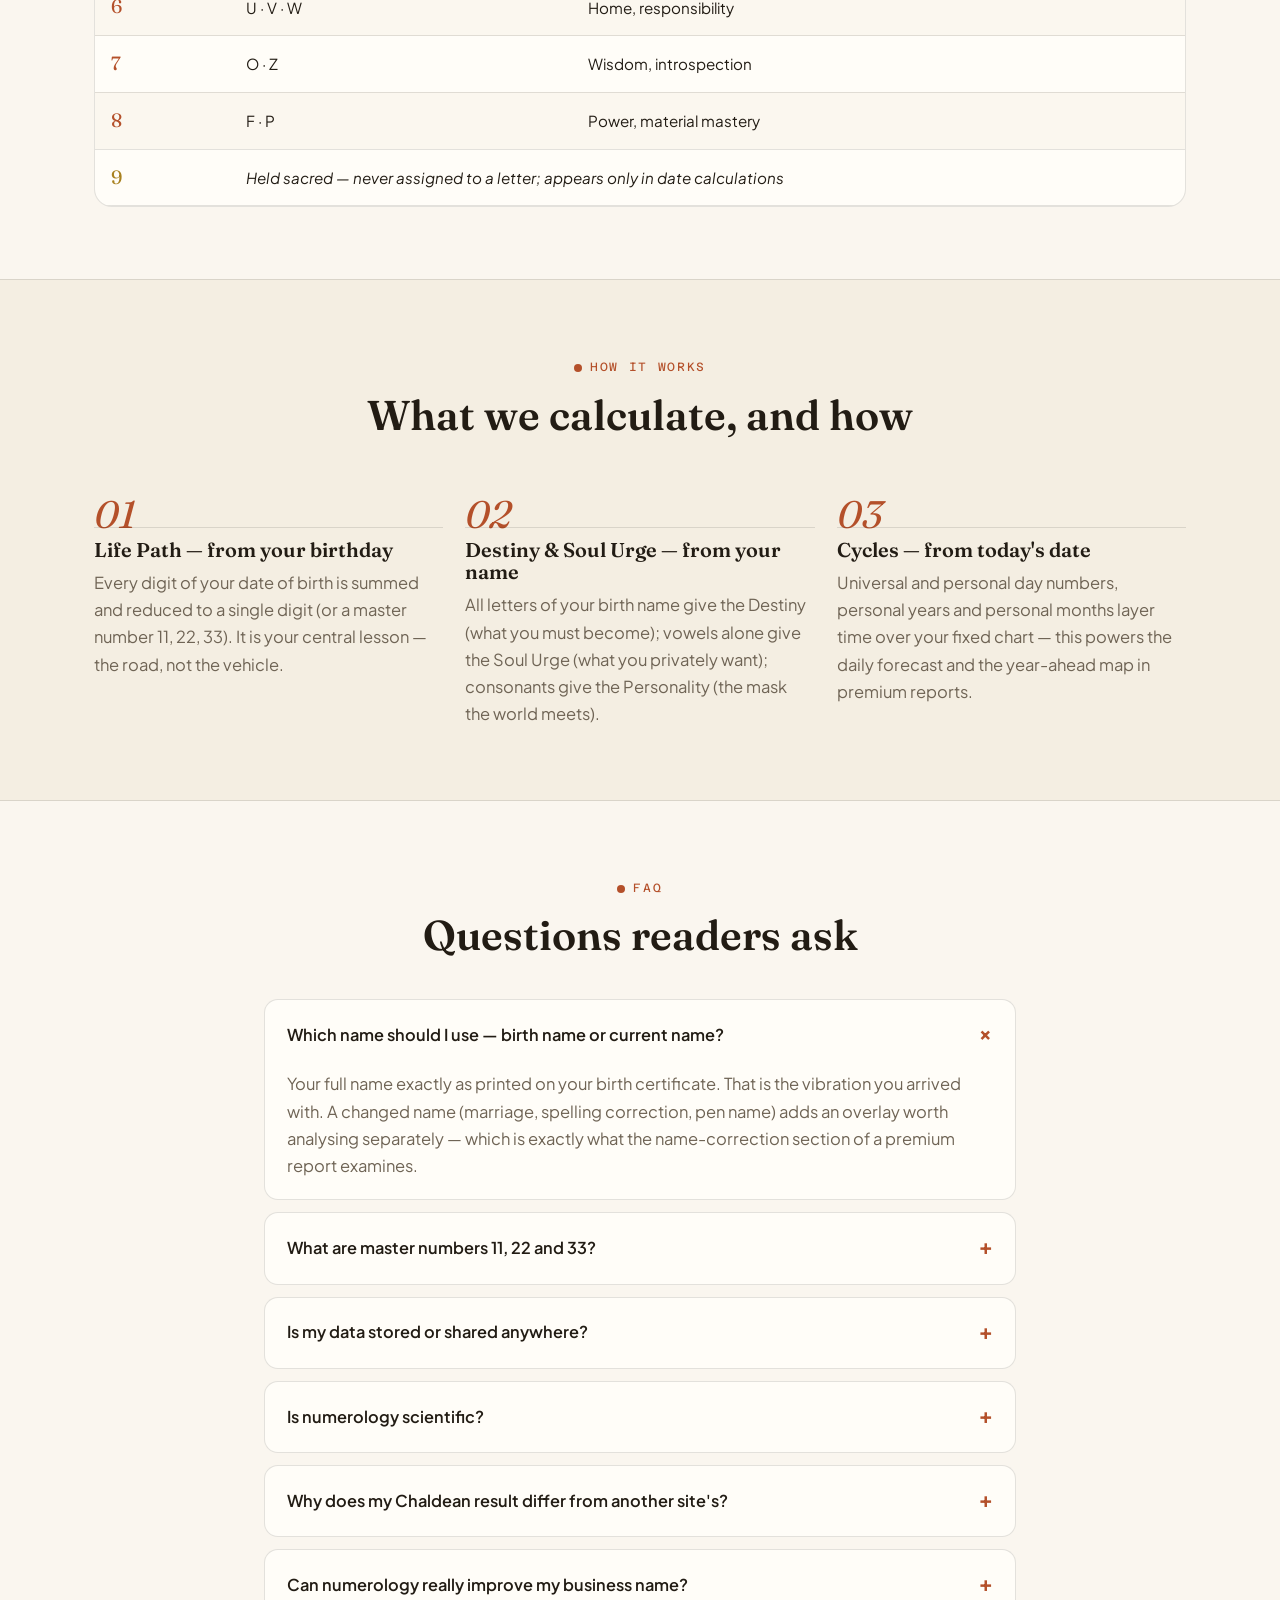
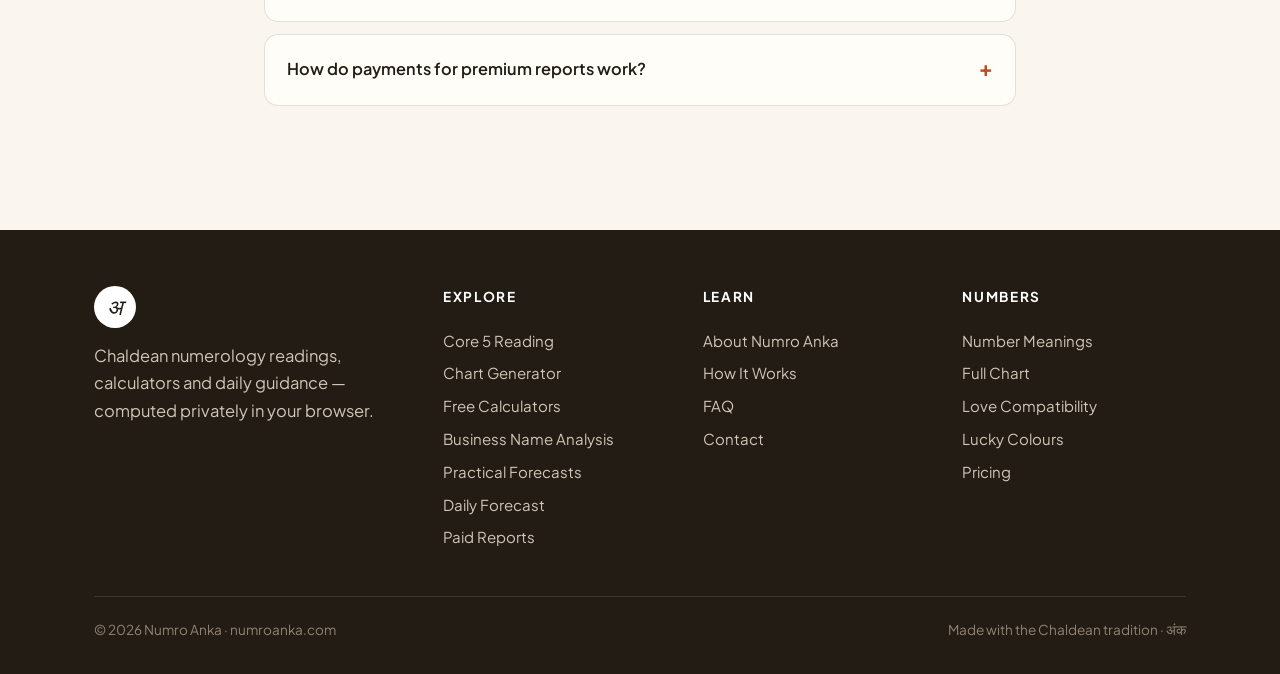
==== commit 8f3e73d0: "about.html: reword Pythagorean (c. 600 BCE) card text" ====
--- a/about.html
+++ b/about.html
@@ -42,7 +42,7 @@
       <div class="card">
         <p class="pill cool">The other system</p>
         <h3 style="margin-top:10px">Pythagorean (c. 600 BCE)</h3>
-        <p>Simpler and more common online: letters are numbered by position, A=1 through I=9, then repeating. It is a fine system for casual readings, but it flattens the vibrational distinctions that make Chaldean name analysis so precise — for example C, G, L and S all sounding alike and all carrying 3.</p>
+        <p>Simpler and more common online. Letters are numbered by position, A=1 through I=9, then repeating. It is a fine system for casual readings but it flattens the vibrational distinctions that make Chaldean name analysis so precise. For example C, G, L and S all sounding alike and all carrying 3.</p>
       </div>
     </div>
 
@@ -125,7 +125,7 @@
     </details>
     <details class="faq">
       <summary>How do payments for premium reports work?</summary>
-      <p class="ans">Checkout is designed for UPI, cards and netbanking through a standard payment gateway. On this demonstration build, checkout runs in demo mode and unlocks a preview of the report instantly without charging anything. See the payment-hook note on the Reports page for connecting a live gateway.</p>
+      <p class="ans">Checkout is designed for UPI, cards and netbanking through a standard payment gateway. On this demonstration build, checkout runs in demo mode and unlocks a preview of the report instantly without charging anything. See the payment-hook note on the Reports Page for connecting a live gateway.</p>
     </details>
   </div>
 </section>
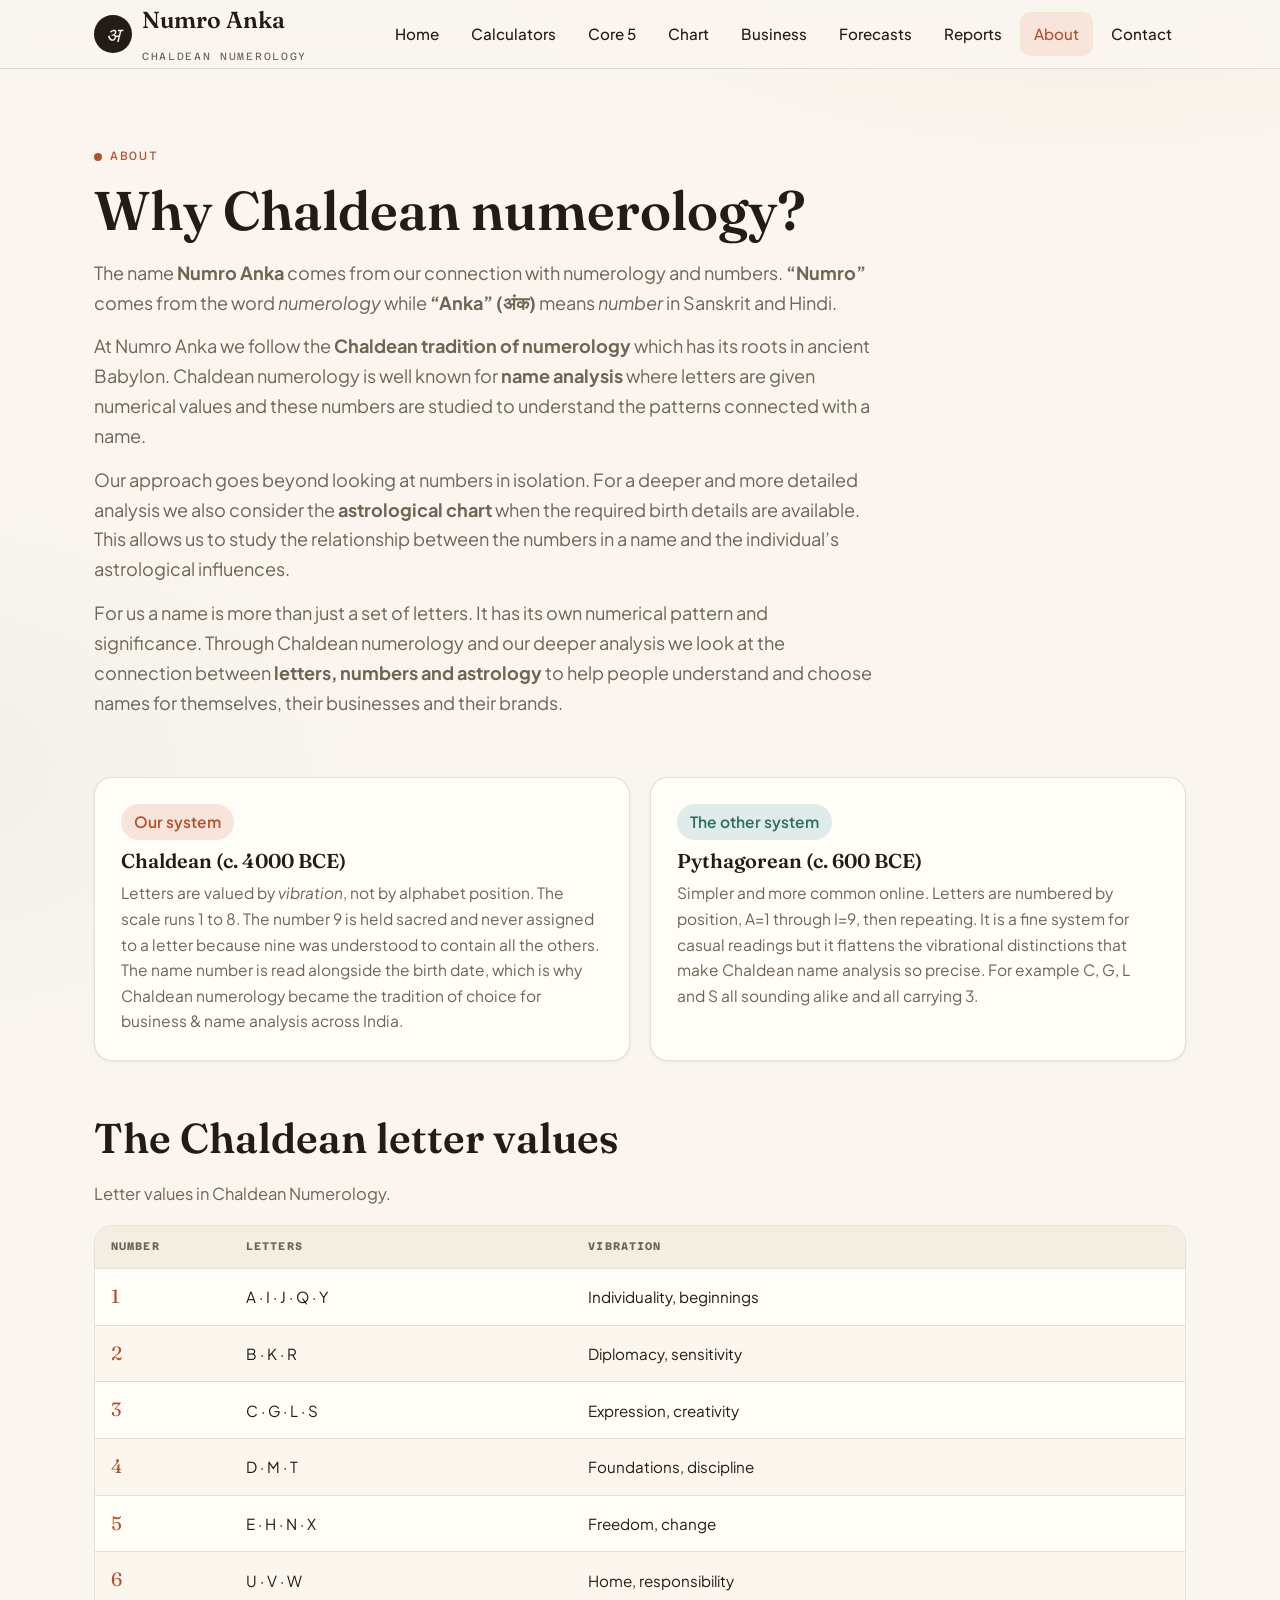
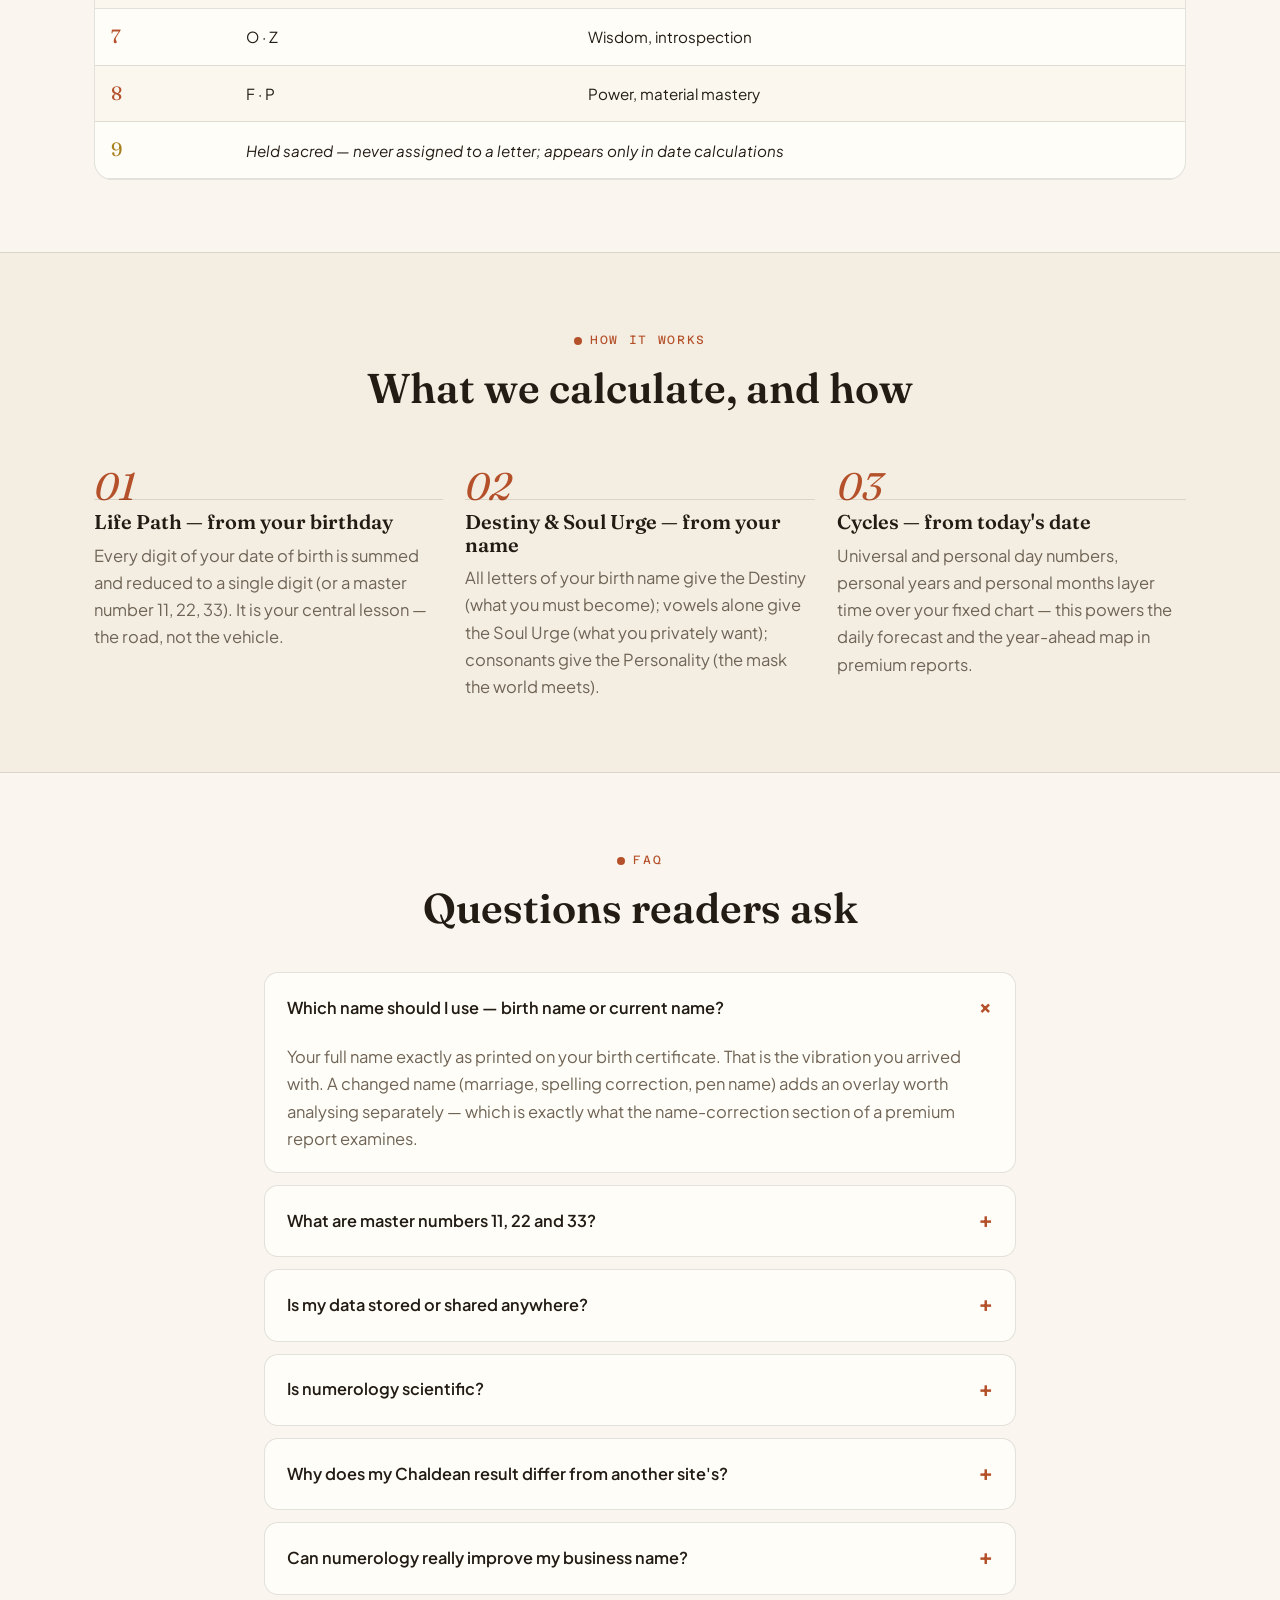
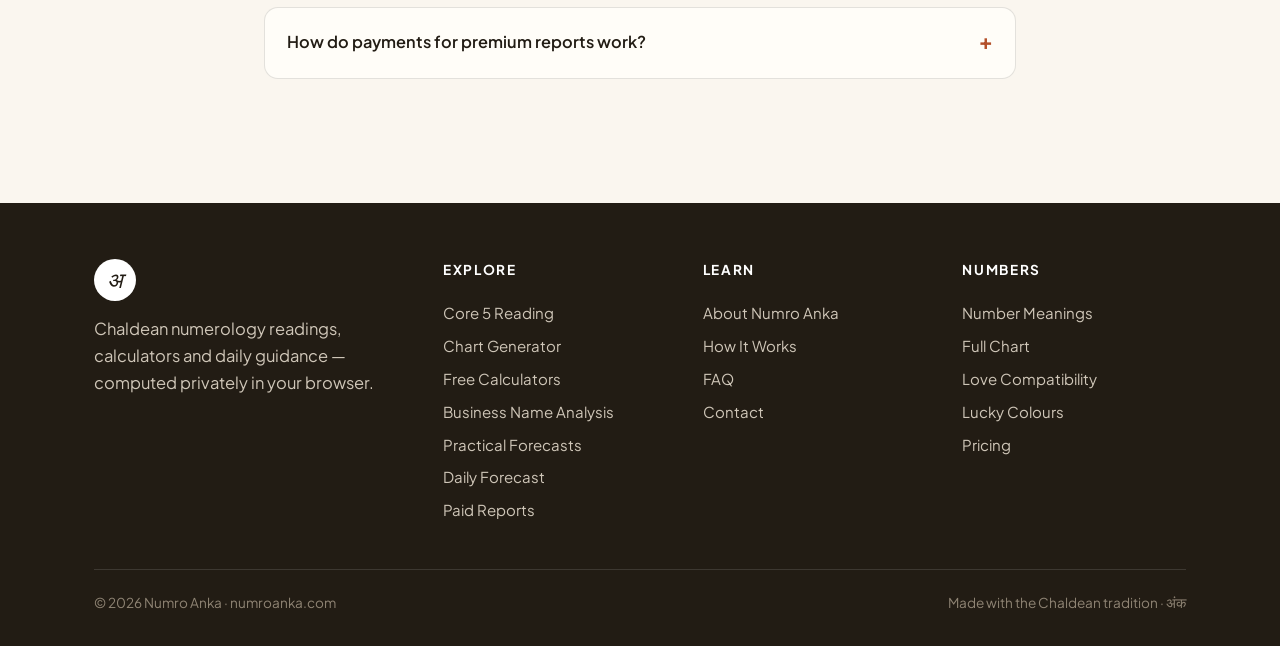
==== commit c9447a46: "about.html: simplify letter-values table intro" ====
--- a/about.html
+++ b/about.html
@@ -47,7 +47,7 @@
     </div>
 
     <h2 style="margin-top:54px">The Chaldean letter values</h2>
-    <p style="color:var(--text-dim);max-width:60ch;margin-bottom:18px">This is the table our engine uses — the reason C=3 while its neighbour D=4, and why the letter 9 never appears.</p>
+    <p style="color:var(--text-dim);max-width:60ch;margin-bottom:18px">Letter values in Chaldean Numerology.</p>
     <div class="table-wrap">
       <table class="nice">
         <thead><tr><th>Number</th><th>Letters</th><th>Vibration</th></tr></thead>
@@ -125,7 +125,7 @@
     </details>
     <details class="faq">
       <summary>How do payments for premium reports work?</summary>
-      <p class="ans">Checkout is designed for UPI, cards and netbanking through a standard payment gateway. On this demonstration build, checkout runs in demo mode and unlocks a preview of the report instantly without charging anything. See the payment-hook note on the Reports Page for connecting a live gateway.</p>
+      <p class="ans">Checkout is designed for UPI, cards and netbanking through a standard payment gateway. On this demonstration build, checkout runs in demo mode and unlocks a preview of the report instantly without charging anything. See the payment-hook note on the Reports page for connecting a live gateway.</p>
     </details>
   </div>
 </section>
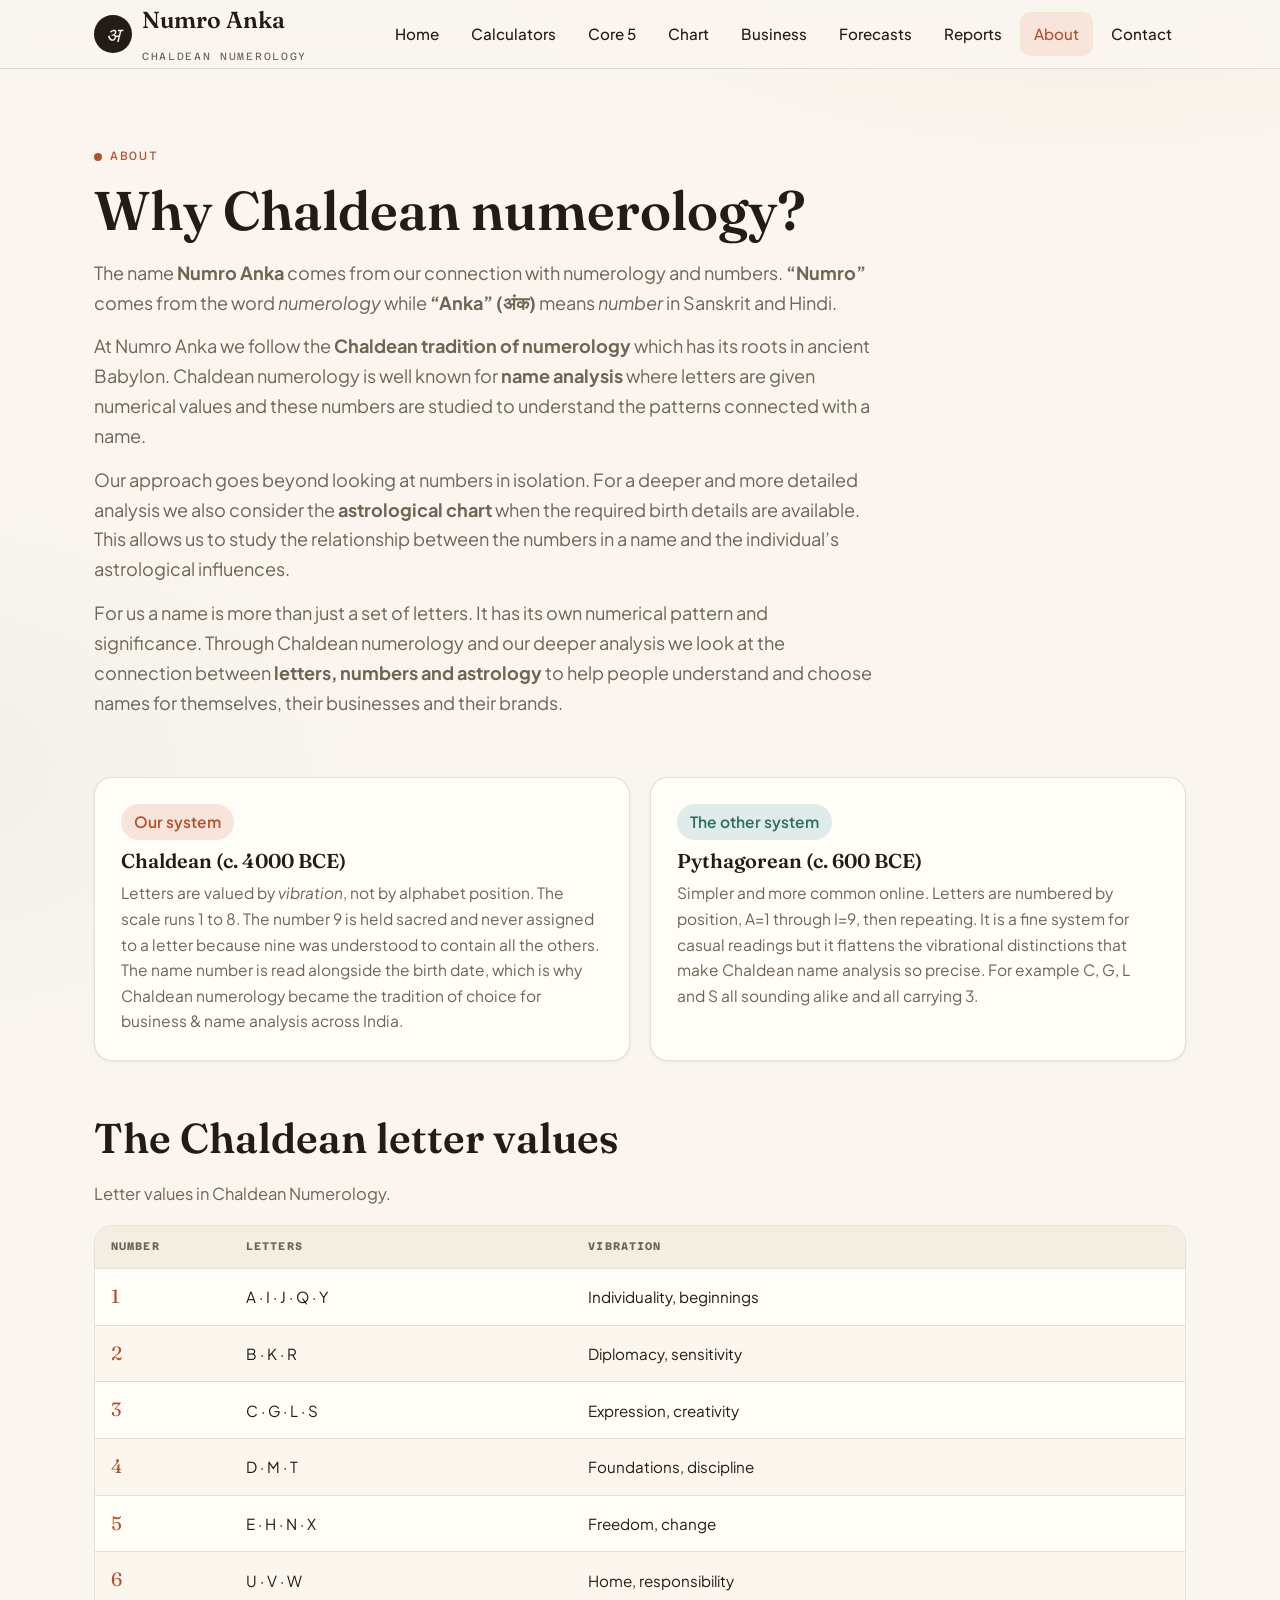
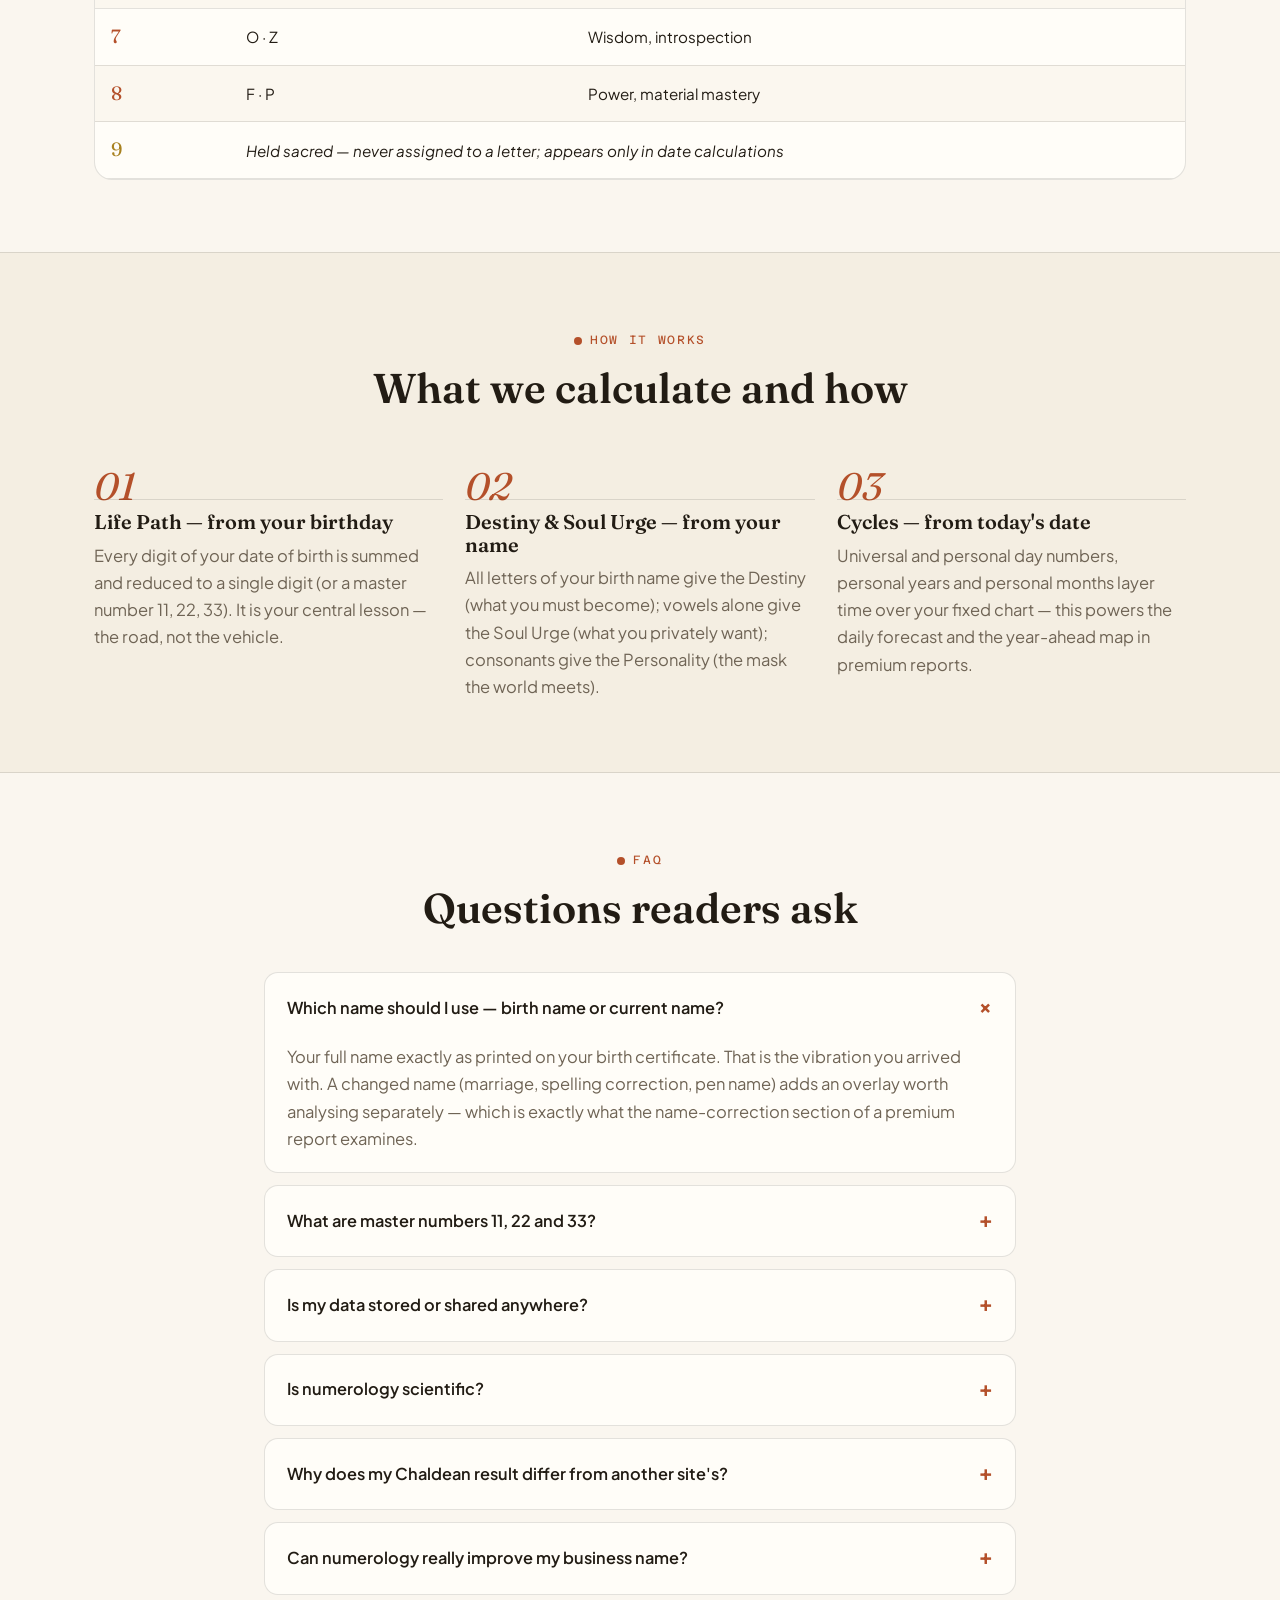
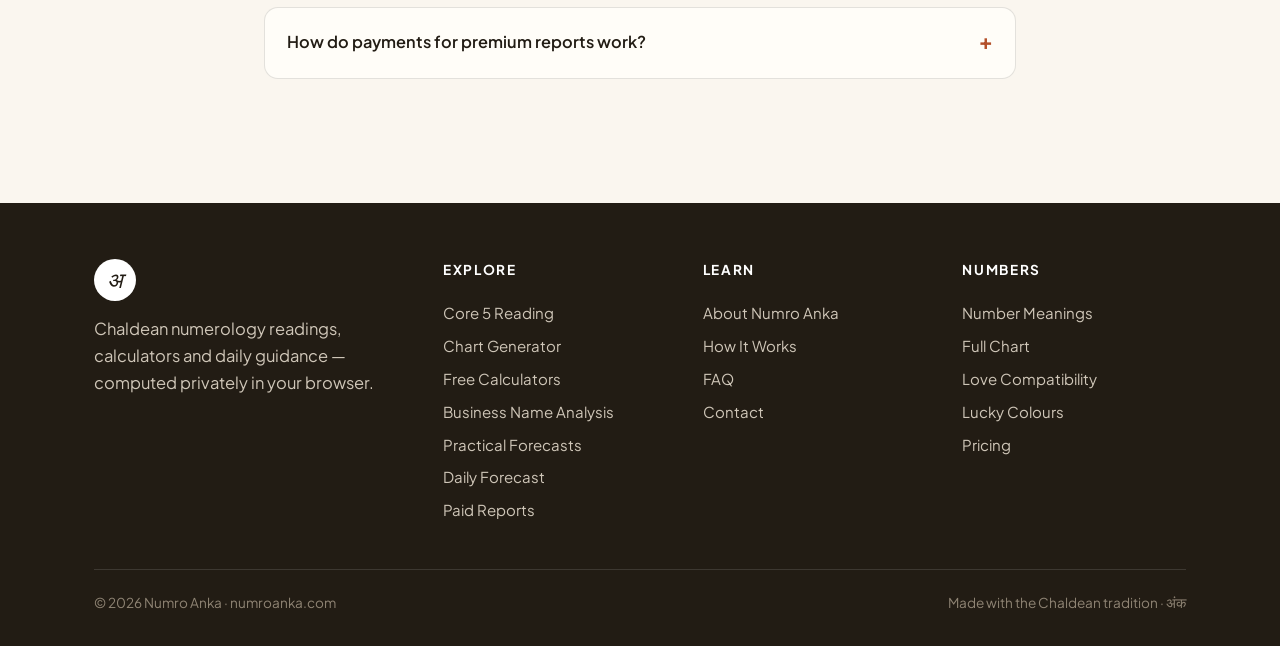
==== commit bfdce410: "about.html: remove comma from 'What we calculate and how' heading" ====
--- a/about.html
+++ b/about.html
@@ -72,7 +72,7 @@
   <div class="wrap">
     <div class="center" style="margin-bottom:44px">
       <span class="section-label">How it works</span>
-      <h2>What we calculate, and how</h2>
+      <h2>What we calculate and how</h2>
     </div>
     <div class="steps">
       <div class="step">
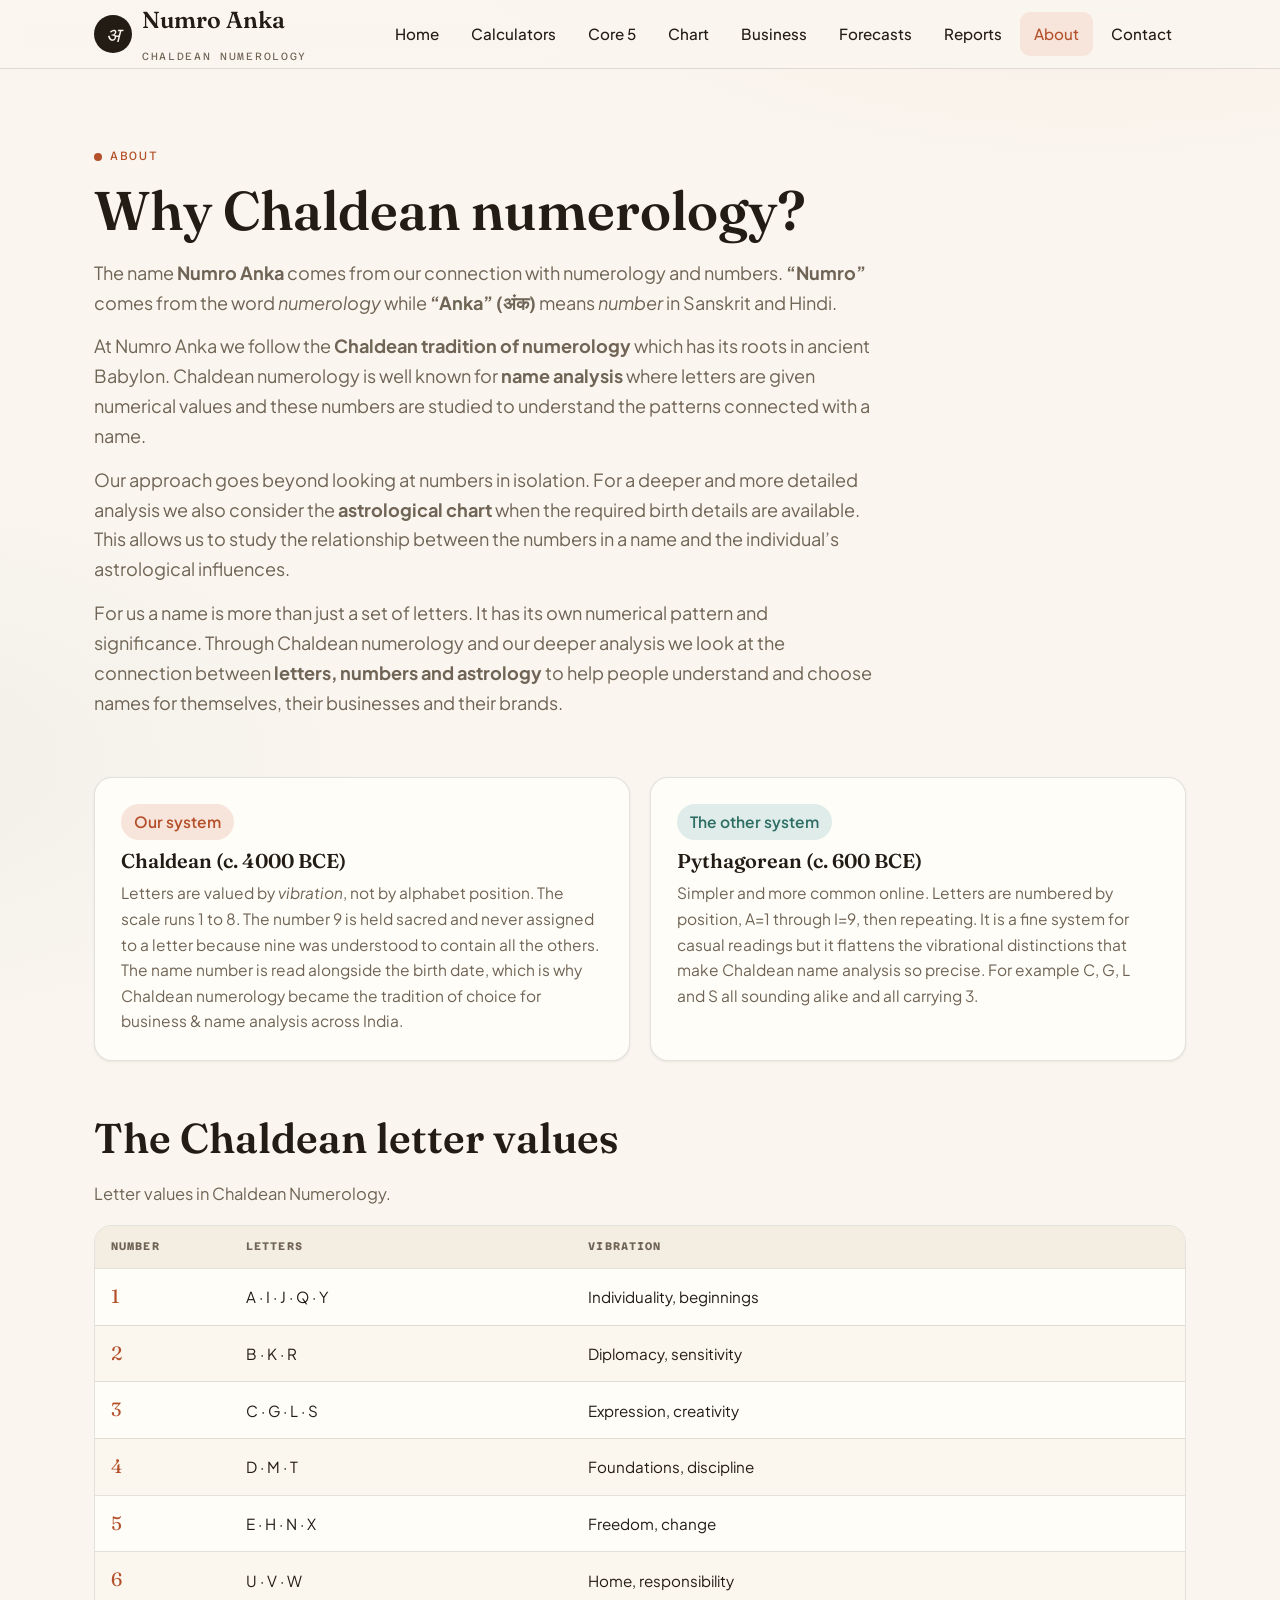
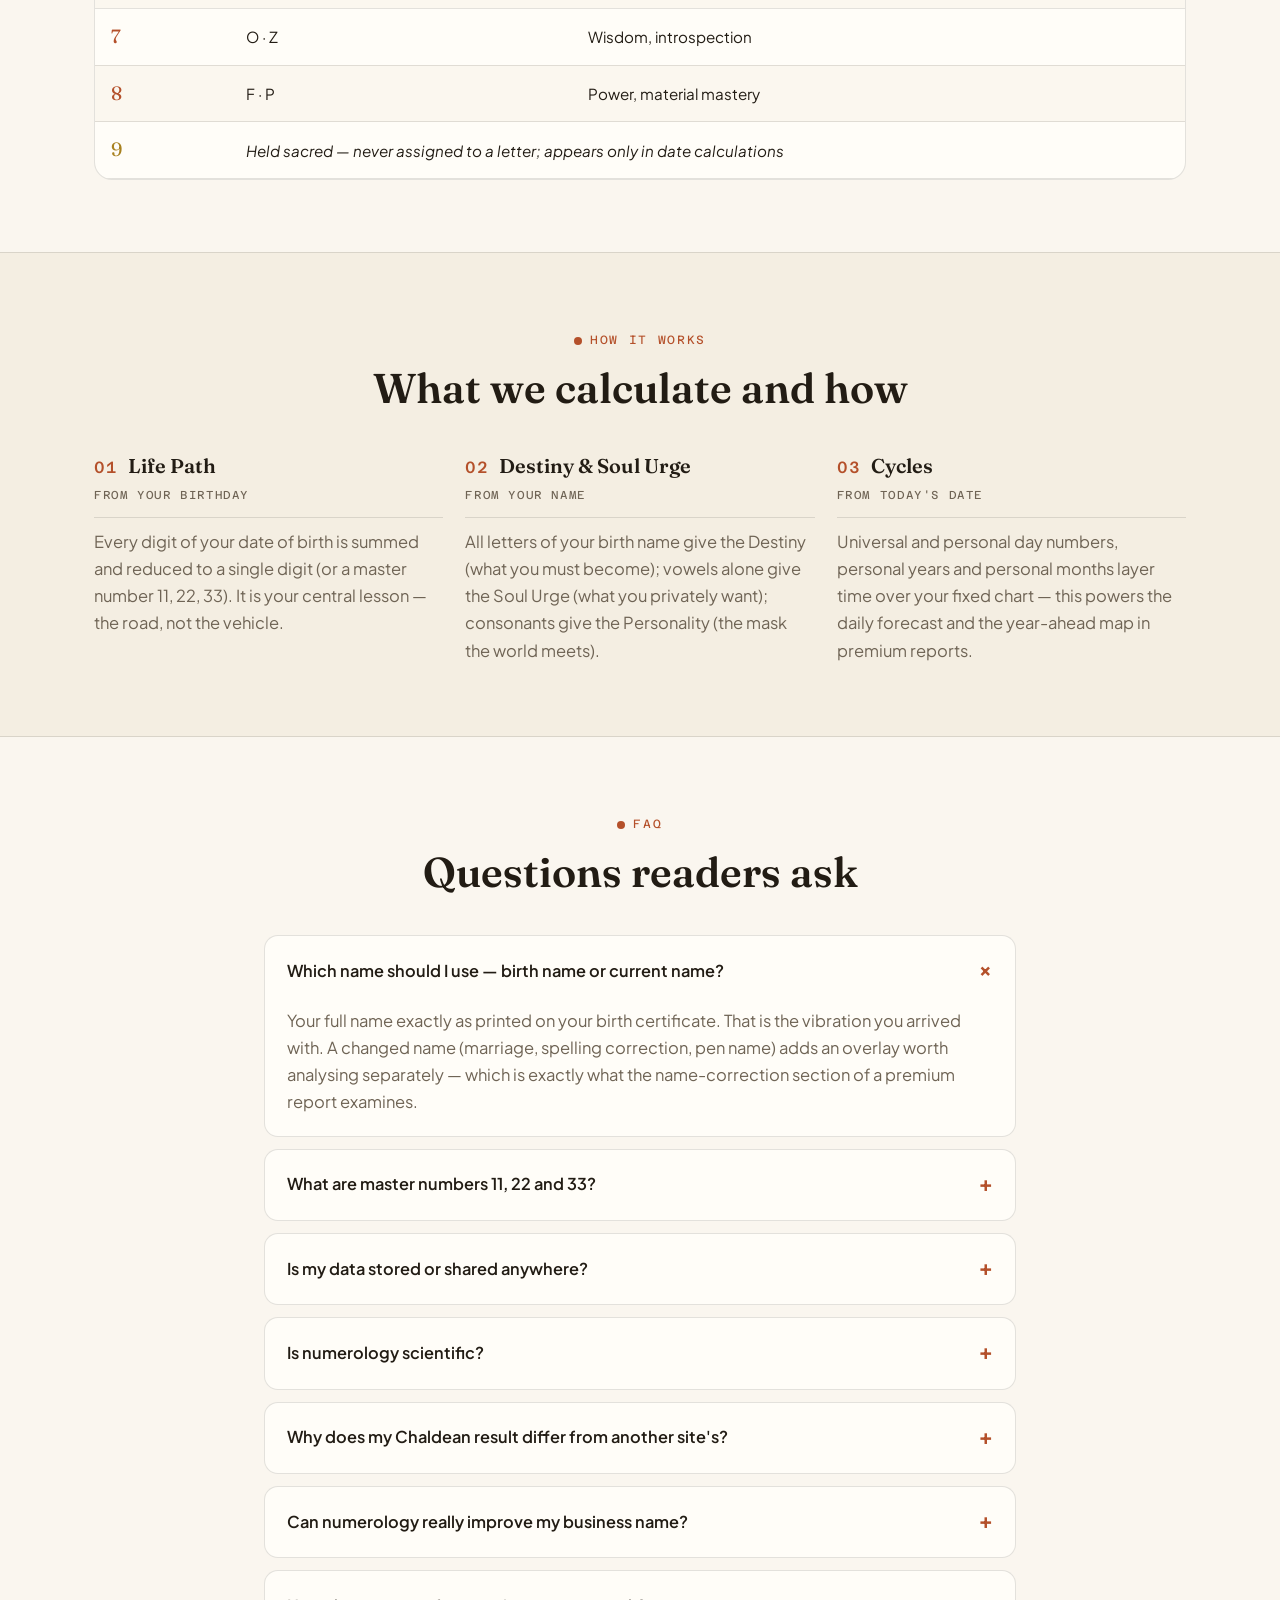
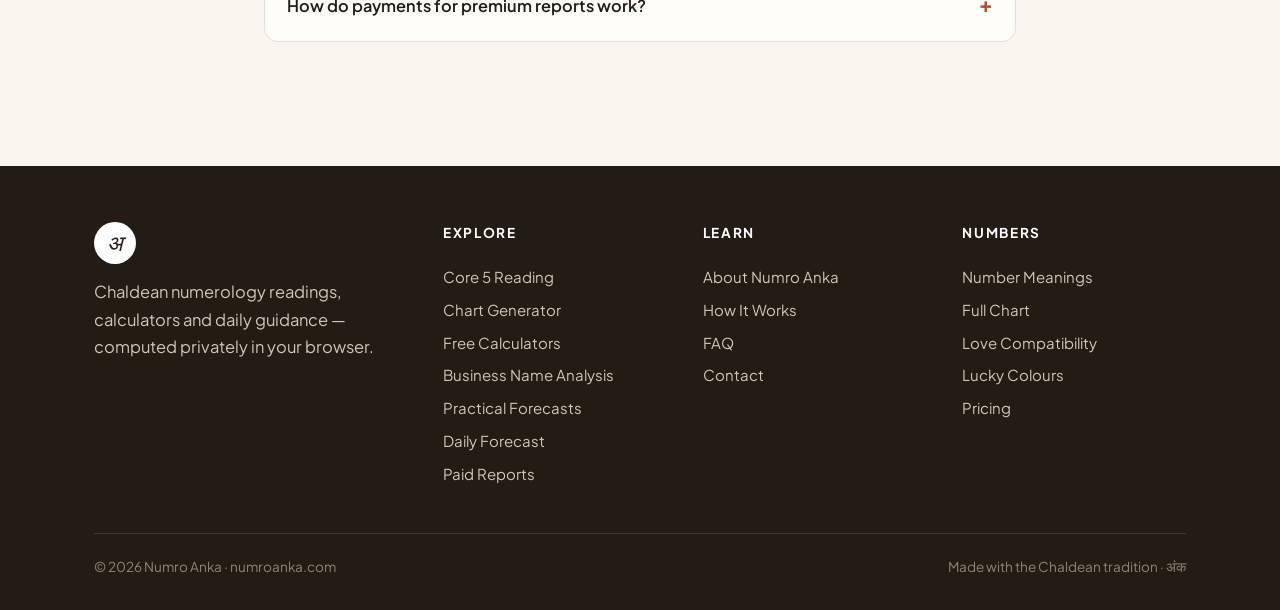
==== commit 0e7badd7: "about.html: steps redesign - number inline with title, source label beneath" ====
--- a/about.html
+++ b/about.html
@@ -8,6 +8,20 @@
 <link rel="preconnect" href="https://fonts.googleapis.com">
 <link href="https://fonts.googleapis.com/css2?family=Fraunces:ital,opsz,wght@0,9..144,400;0,9..144,600;1,9..144,400&family=Plus+Jakarta+Sans:wght@400;500;600;700&family=Azeret+Mono:wght@400;500&display=swap" rel="stylesheet">
 <link rel="stylesheet" href="style.css">
+<style>
+  /* Steps: number in line with the title, source label beneath */
+  .step::before, .step::after { content: none; }
+  .step { padding-top: 0; }
+  .step h3 .stepnum {
+    font-family: var(--font-mono); font-weight: 500; font-size: 1.02rem;
+    color: var(--accent); letter-spacing: .06em; margin-right: 10px;
+  }
+  .step .stepsrc {
+    font-family: var(--font-mono); font-size: .72rem; letter-spacing: .14em;
+    text-transform: uppercase; color: var(--text-dim);
+    margin: 2px 0 10px; padding-bottom: 12px; border-bottom: 1px solid var(--border);
+  }
+</style>
 </head>
 <body>
 
@@ -76,15 +90,18 @@
     </div>
     <div class="steps">
       <div class="step">
-        <h3>Life Path — from your birthday</h3>
+        <h3><span class="stepnum">01</span>Life Path</h3>
+        <p class="stepsrc">from your birthday</p>
         <p style="color:var(--text-dim)">Every digit of your date of birth is summed and reduced to a single digit (or a master number 11, 22, 33). It is your central lesson — the road, not the vehicle.</p>
       </div>
       <div class="step">
-        <h3>Destiny & Soul Urge — from your name</h3>
+        <h3><span class="stepnum">02</span>Destiny & Soul Urge</h3>
+        <p class="stepsrc">from your name</p>
         <p style="color:var(--text-dim)">All letters of your birth name give the Destiny (what you must become); vowels alone give the Soul Urge (what you privately want); consonants give the Personality (the mask the world meets).</p>
       </div>
       <div class="step">
-        <h3>Cycles — from today's date</h3>
+        <h3><span class="stepnum">03</span>Cycles</h3>
+        <p class="stepsrc">from today's date</p>
         <p style="color:var(--text-dim)">Universal and personal day numbers, personal years and personal months layer time over your fixed chart — this powers the daily forecast and the year-ahead map in premium reports.</p>
       </div>
     </div>
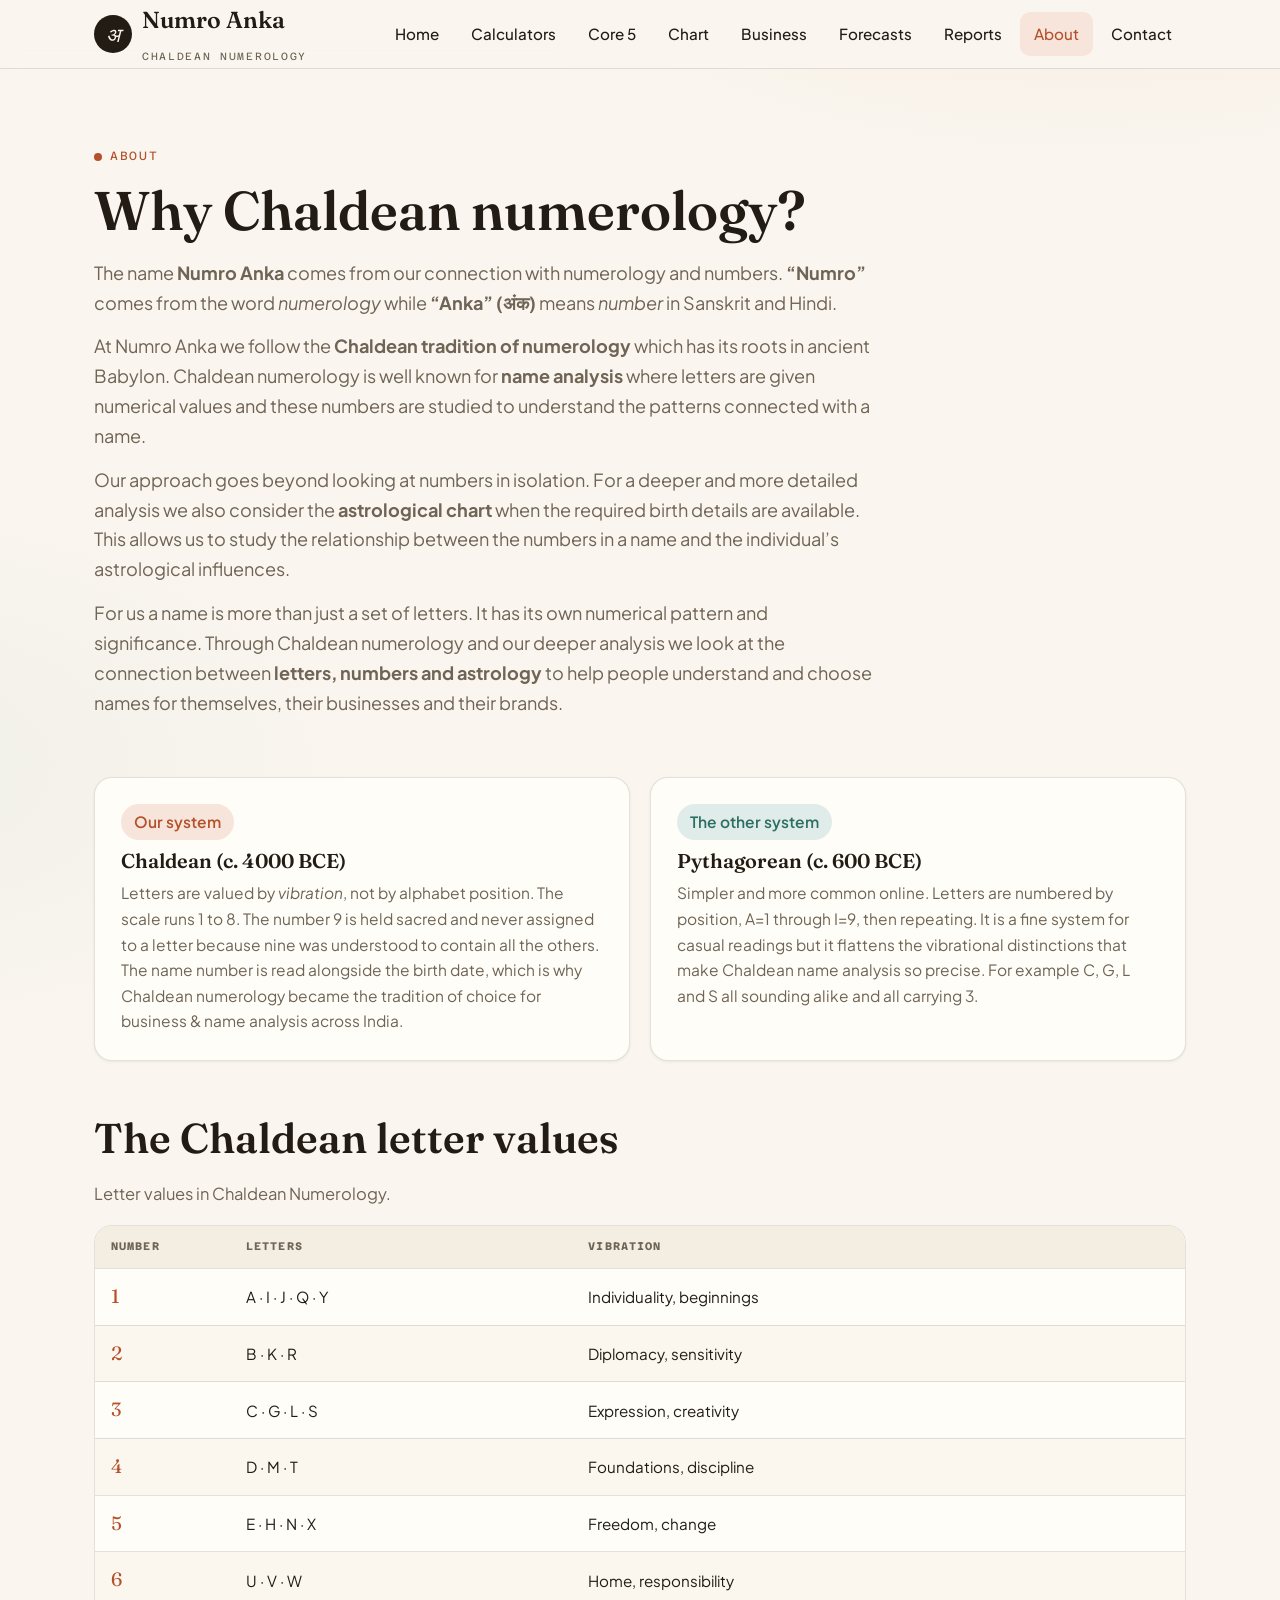
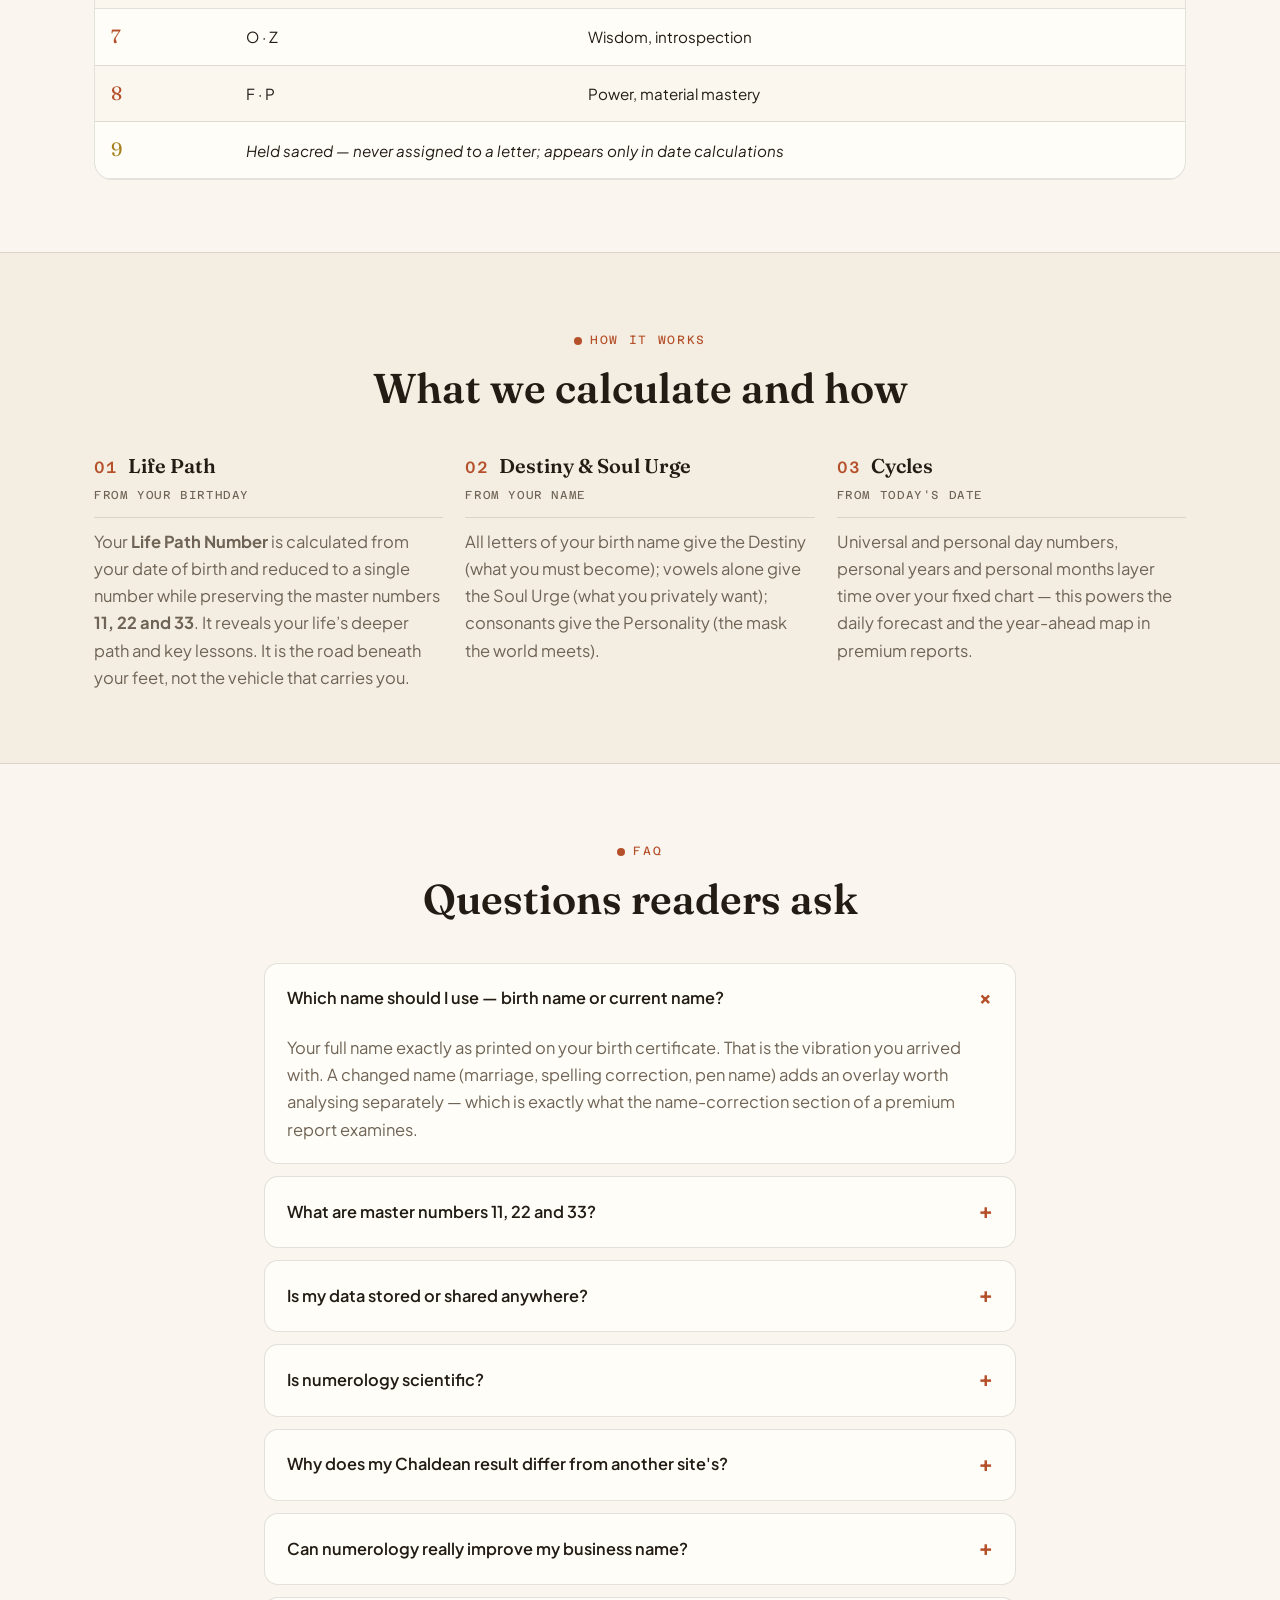
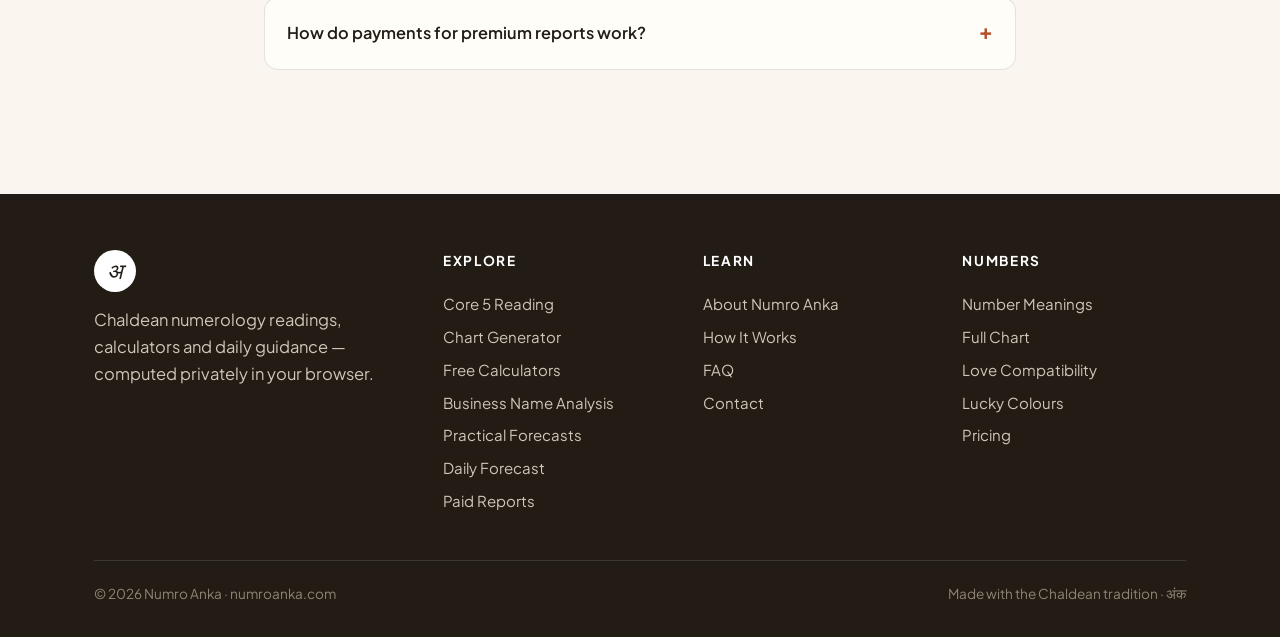
==== commit c6cb5dc6: "about.html: new copy for step 01 (Life Path)" ====
--- a/about.html
+++ b/about.html
@@ -92,7 +92,7 @@
       <div class="step">
         <h3><span class="stepnum">01</span>Life Path</h3>
         <p class="stepsrc">from your birthday</p>
-        <p style="color:var(--text-dim)">Every digit of your date of birth is summed and reduced to a single digit (or a master number 11, 22, 33). It is your central lesson — the road, not the vehicle.</p>
+        <p style="color:var(--text-dim)">Your <strong>Life Path Number</strong> is calculated from your date of birth and reduced to a single number while preserving the master numbers <strong>11, 22 and 33</strong>. It reveals your life’s deeper path and key lessons. It is the road beneath your feet, not the vehicle that carries you.</p>
       </div>
       <div class="step">
         <h3><span class="stepnum">02</span>Destiny & Soul Urge</h3>
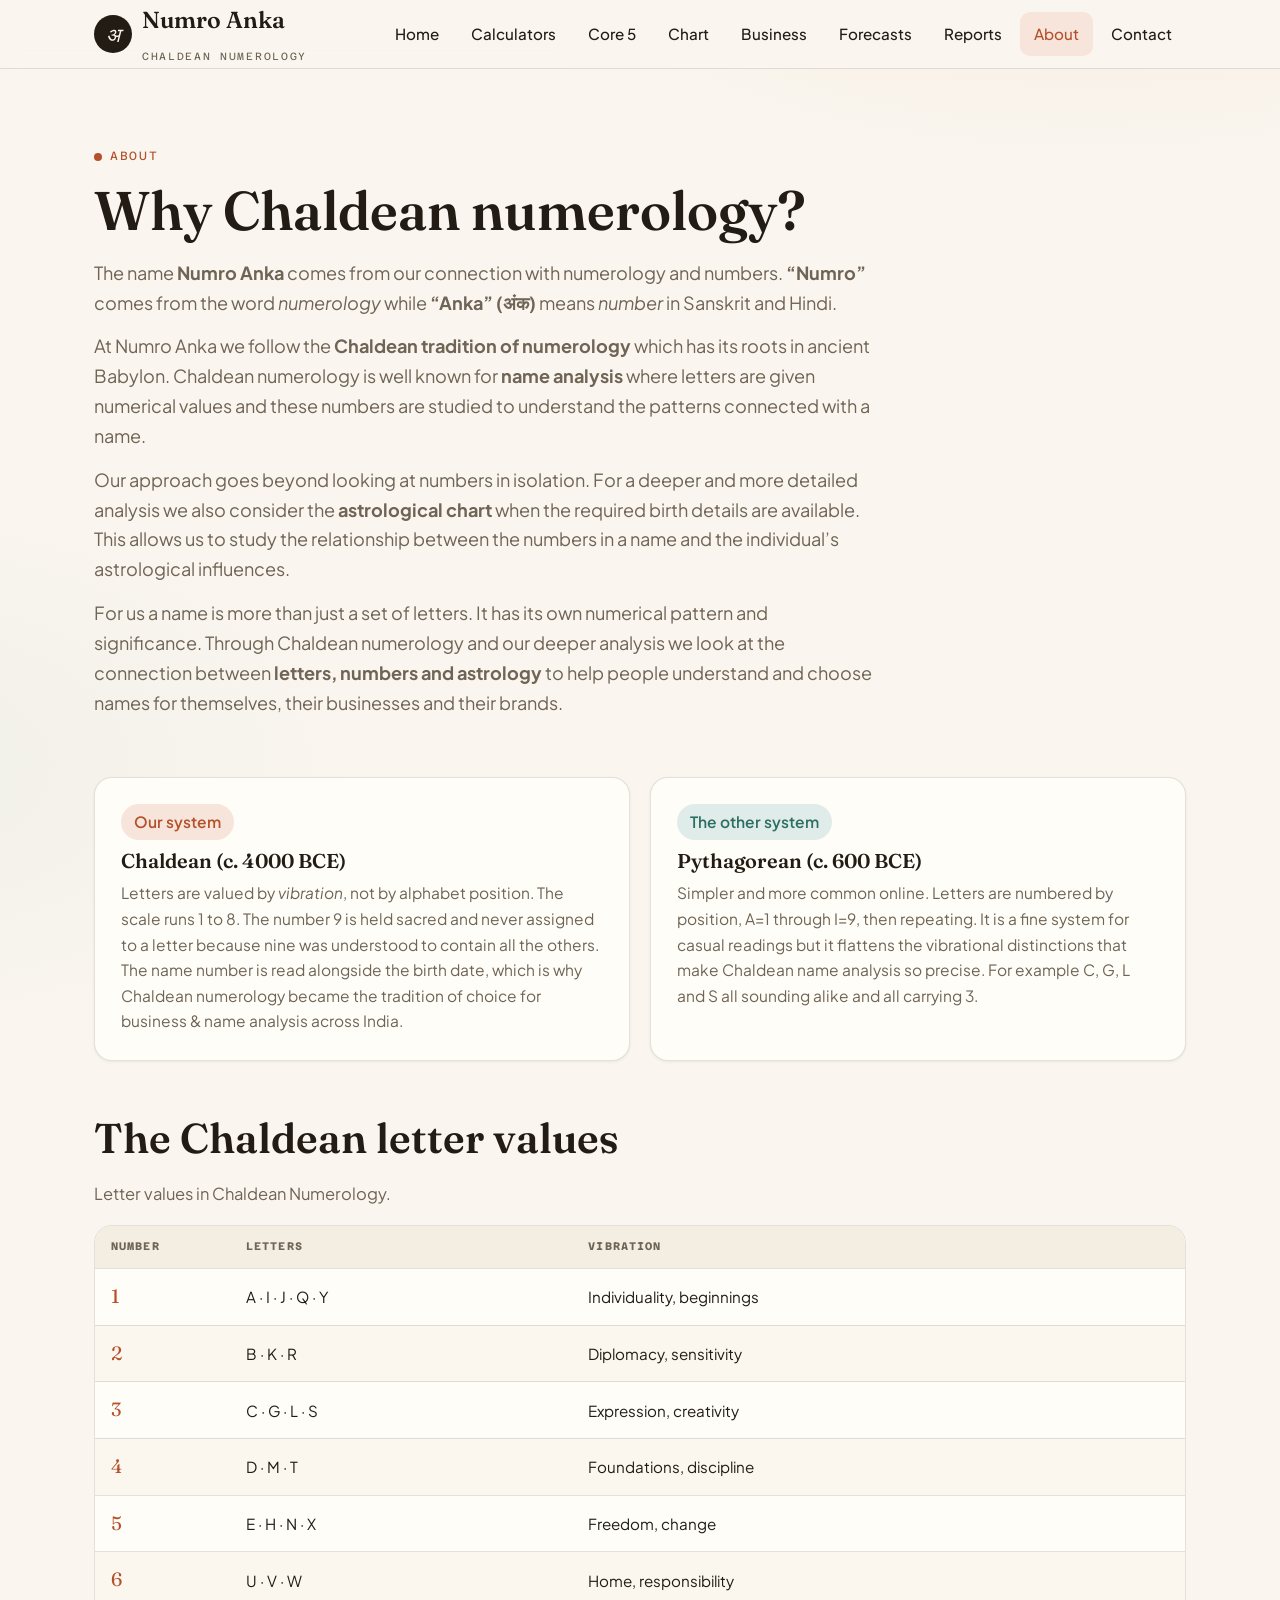
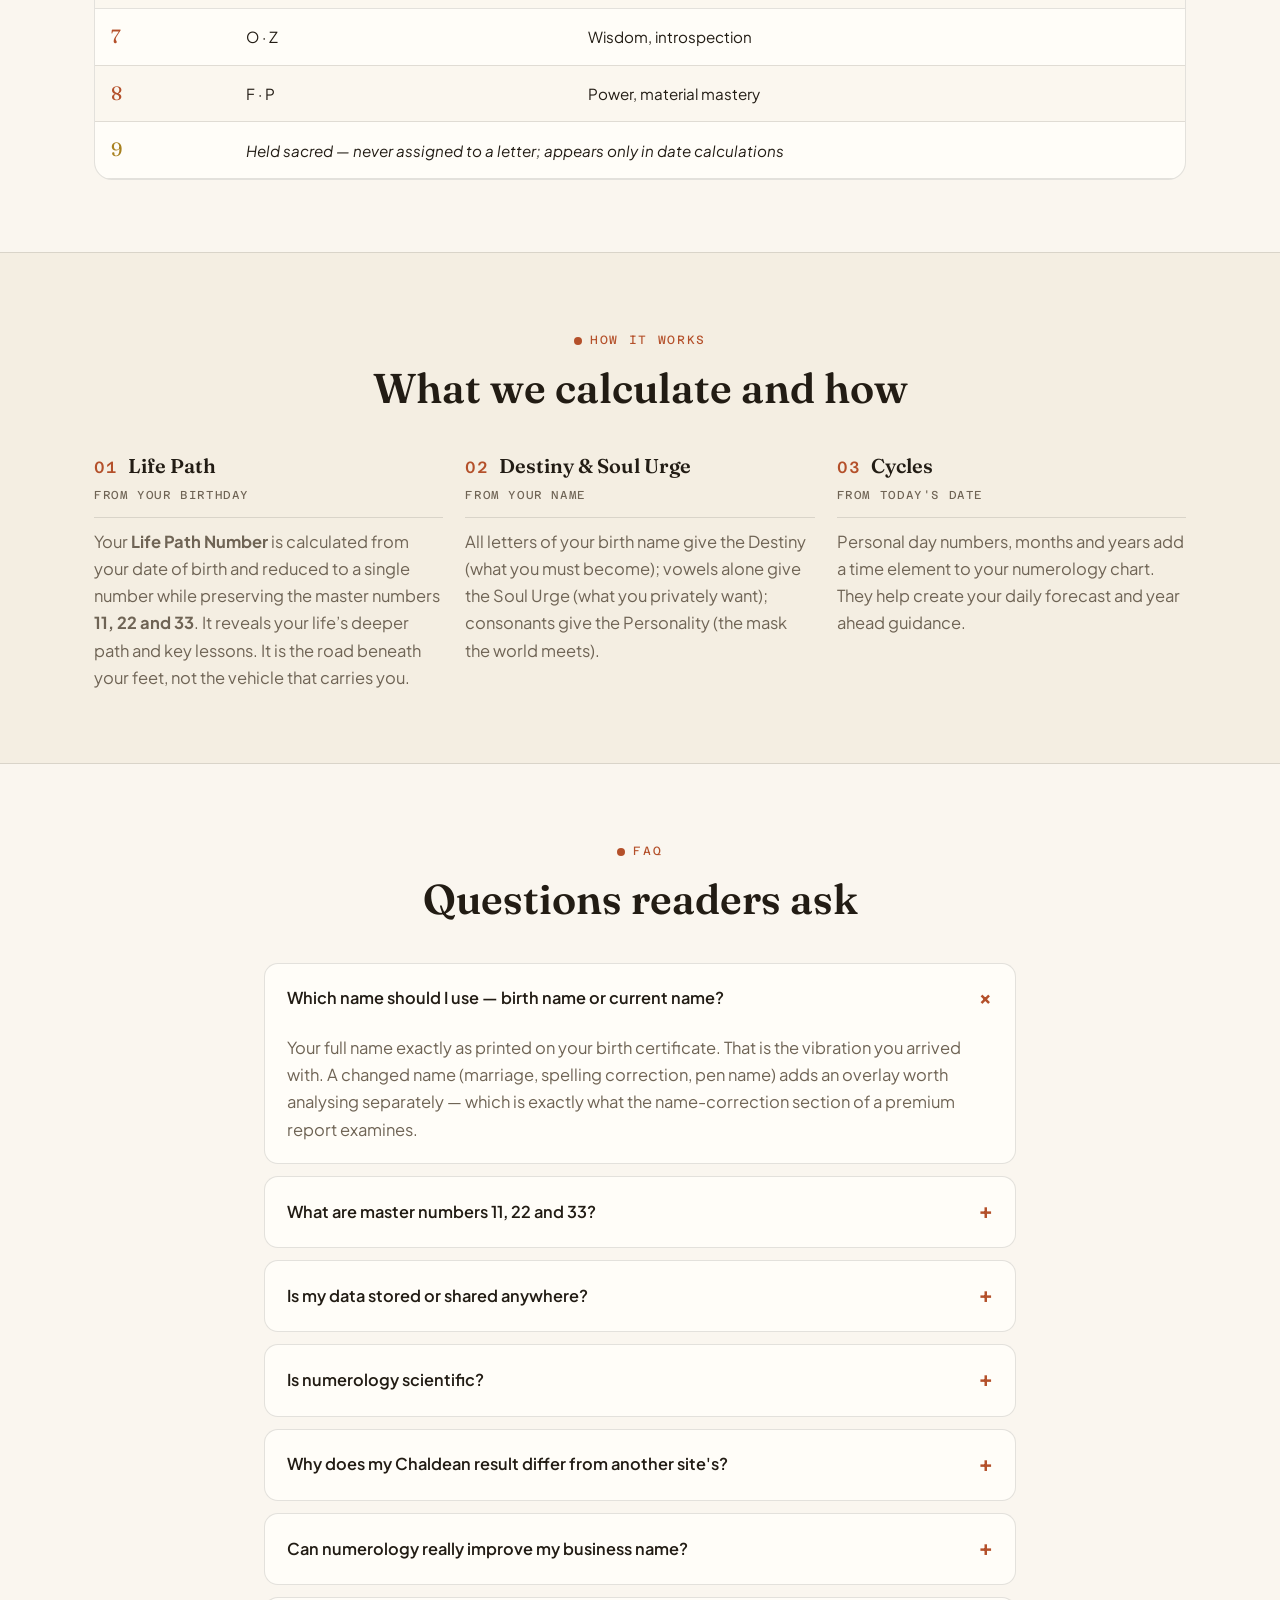
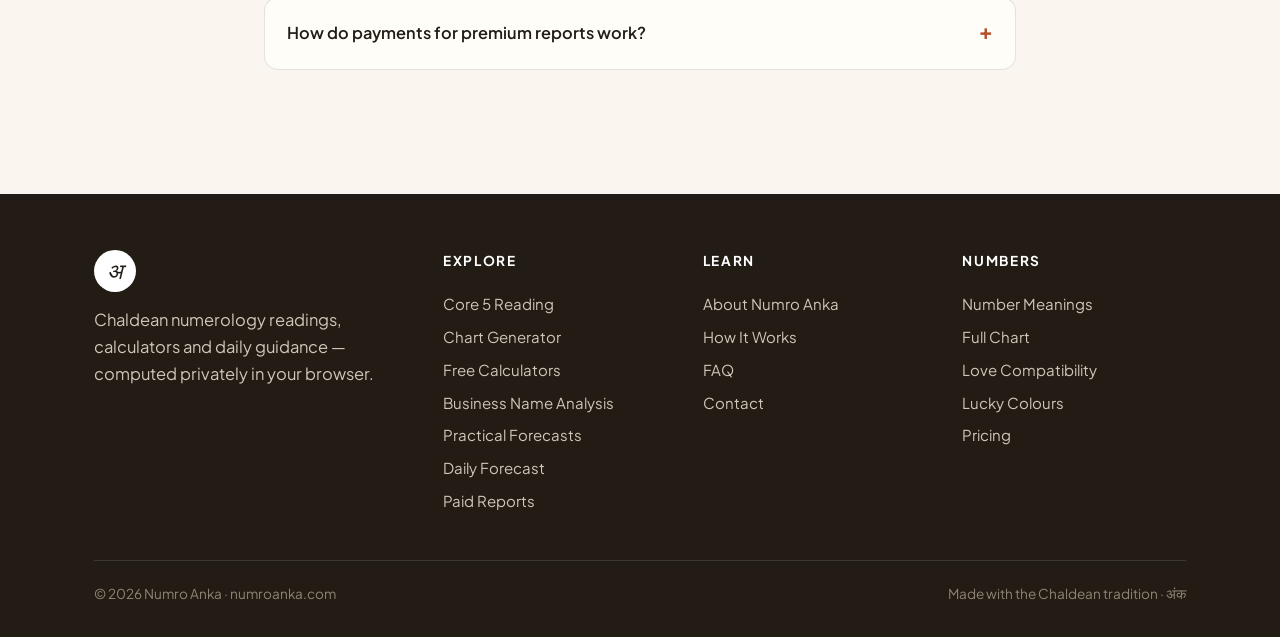
==== commit bb75f491: "about.html: new copy for step 03 (Cycles)" ====
--- a/about.html
+++ b/about.html
@@ -102,7 +102,7 @@
       <div class="step">
         <h3><span class="stepnum">03</span>Cycles</h3>
         <p class="stepsrc">from today's date</p>
-        <p style="color:var(--text-dim)">Universal and personal day numbers, personal years and personal months layer time over your fixed chart — this powers the daily forecast and the year-ahead map in premium reports.</p>
+        <p style="color:var(--text-dim)">Personal day numbers, months and years add a time element to your numerology chart. They help create your daily forecast and year ahead guidance.</p>
       </div>
     </div>
   </div>
